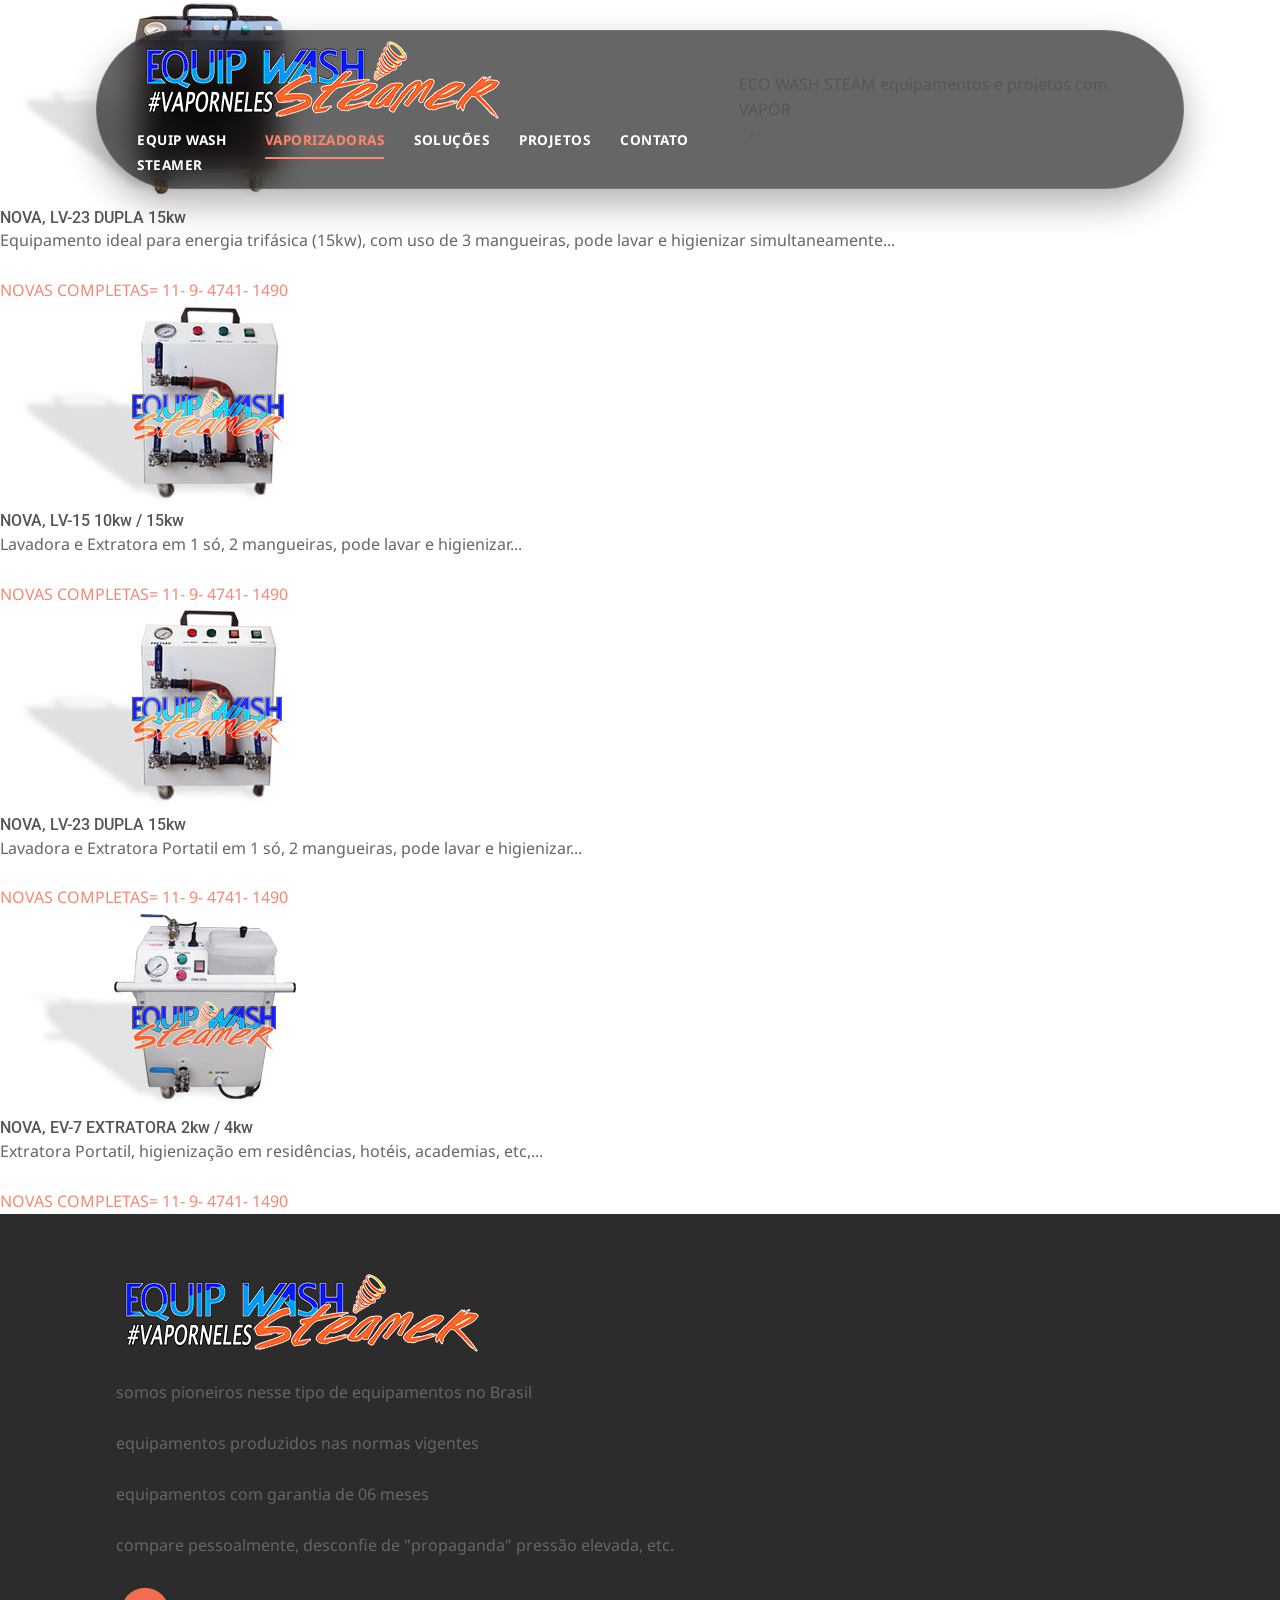
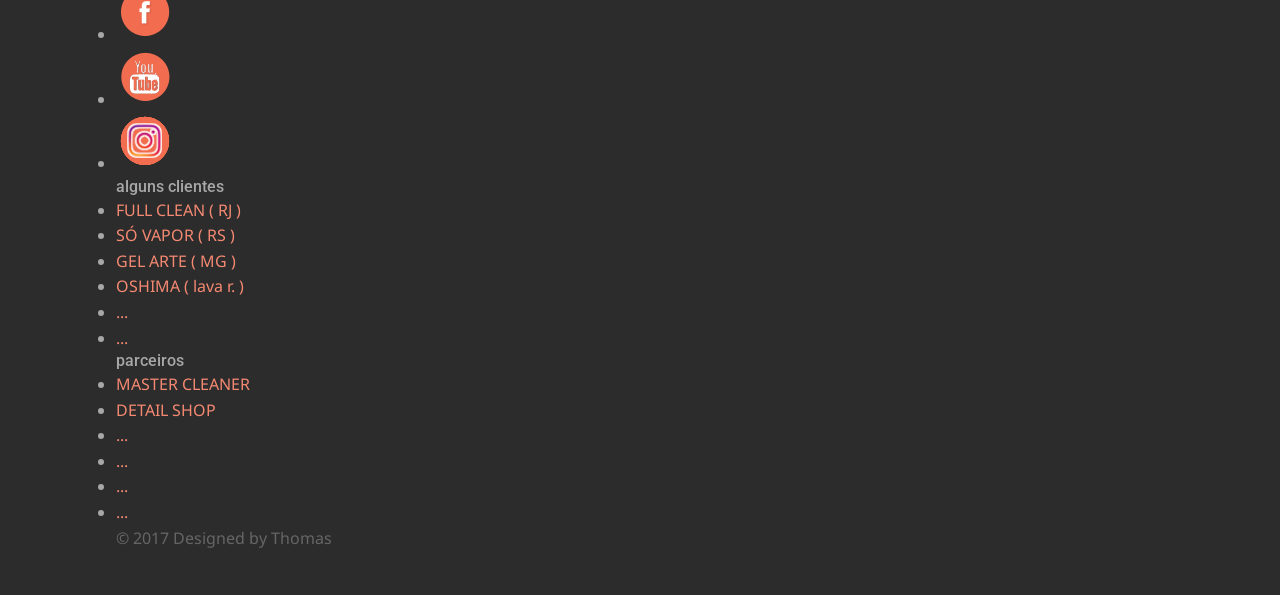
==== products.html @ 65ffc04c "chore: add static assets and initial website files - Add images for website layout, products, and so" ====
<!--A Design by W3layouts
Author: W3layout
Author URL: http://w3layouts.com
License: Creative Commons Attribution 3.0 Unported
License URL: http://creativecommons.org/licenses/by/3.0/
-->
<!DOCTYPE HTML>
<html>
<head>
<title>VAPORIZADORAS | NOVAS e USADAS</title>
<link href="css/style.css" rel="stylesheet" type="text/css" media="all" />
<meta name="viewport" content="width=device-width, initial-scale=1, maximum-scale=1">
<meta http-equiv="Content-Type" content="text/html; charset=utf-8" />
<script type="text/javascript" src="js/jquery.min.js"></script>
<script src="js/login.js"></script>
<link href='http://fonts.googleapis.com/css?family=Droid+Sans' rel='stylesheet' type='text/css'>
<link href='http://fonts.googleapis.com/css?family=Roboto' rel='stylesheet' type='text/css'>
</head>
<body>
<div class="product-header">	
  <div class="wrap"> 
	  <div class="header-top">
		  <div class="header-left">
			 <div class="product-logo">
				<a href="index.html"><img src="images/logo.png" alt=""/></a>
			 </div>
			 <div class="cssmenu">
				<ul>
					 <li><a href="index.html"><span>Equip Wash Steamer</span></a></li>
					 <li class="active"><a href="products.html"><span>VAPORIZADORAS</span></a></li>
					 <li><a href="services.html"><span>SOLUÇÕES</span></a></li>
					 <li class="has-sub"><a href="work.html"><span>PROJETOS</span></a></li>
					 <li class="last"><a href="contact.html"><span>CONTATO</span></a></li>
					 <div class="clear"></div>
				</ul>
		    </div>
	      </div>
		  <div class="header-right">
			  <div id="loginContainer">
				 <span>ECO WASH STEAM equipamentos e projetos com VAPOR</span><a id="loginButton"><img src="images/plus.png" alt="" /></a>
				     <div id="loginBox">                
				          <form id="loginForm">
				             <div>
						    	<span><label>E-Mail</label></span>
						    	<span><input name="userEmail" type="text" class="textbox"></span>
						     </div>
							 <div>
						   		<span><input type="submit" value="Subscribe"></span>
						     </div>
						    
					      </form>
				      </div>
			    </div>
		    </div>
		   <div class="clear"></div> 
	   </div>
	 </div>	
</div>
<div class="product-main">
	<div class="wrap">
		 <div class="products-top">
			<!--<div class="grid_1_of_4 images_1_of_4">
				<a href="single.html"><img src="images/pic4m.jpg" alt=""><span class="zoom-icon"></span> </a>
				<h4>GV12 9kw / 4,5kw, USADA</h4>
				<p>Pequena em tamanho e custo, ótima para detail e delivery, com controle de umidade e jato de água quente...</p>
				<a href="#" class="link">Só USADAS</a>
			</div>
			<div class="grid_1_of_4 images_1_of_4">
				<a href="gv20_9kw.html"><img src="images/pic5m.jpg" alt=""><span class="zoom-icon"></span> </a>
				<h4>GV20 9kw / 10kw, USADA </h4>
				<p>Equipamento, para uso de até 2 mangueiras, pode lavar e higienizar...</p>
				<a href="#" class="link">Só USADAS</a>
		   </div>
			<div class="grid_1_of_4 images_1_of_4">
				<a href="gv20_9kwdupla.html"><img src="images/pic7m.jpg" alt=""><span class="zoom-icon"></span> </a>
				<h4>GV20 DUPLA 10kw / 15kw, USADA </h4>
				<p>Equipamento para ligar em energia trifásica (15kw), com uso de 2 mangueiras, pode lavar e higienizar...</p>
				<a href="#" class="link">Só USADAS</a>
		    </div>
		   <div class="grid_1_of_4 images_1_of_4">
			  <a href="gv_diesel.html"><img src="images/pic8m.jpg" alt=""><span class="zoom-icon"></span> </a>
			  <h4>GV DIESEL, USADA </h4>
			  <p>Não faz fumaça, nem tem chama exposta, apenas +/-1,5 litro de diesel por hora de uso...</p>
			  <a href="#" class="link">Só USADAS</a>-->
	     </div>
			<div class="clear"></div> 
	   </div>
	   <div class="products-top">
		   <div class="grid_1_of_4 images_1_of_4">
			  <a href="#"><img src="images/pic26m.jpg" alt=""><span class="zoom-icon"></span> </a>
			  <h4>NOVA, LV-23 DUPLA 15kw</h4>
			  <p>Equipamento ideal para energia trifásica (15kw), com uso de 3 mangueiras, pode lavar e higienizar simultaneamente...</p>
			  <a href="#" class="link">NOVAS COMPLETAS= 11- 9- 4741- 1490</a>
	     </div>
		   <div class="grid_1_of_4 images_1_of_4">
			  <a href="#"><img src="images/pic27m.jpg" alt=""><span class="zoom-icon"></span> </a>
			  <h4>NOVA, LV-15 10kw / 15kw</h4>
			  <p>Lavadora e Extratora em 1 só, 2 mangueiras, pode lavar e higienizar...</p>
			  <a href="#" class="link">NOVAS COMPLETAS= 11- 9- 4741- 1490</a>
	     </div>
		   <div class="grid_1_of_4 images_1_of_4">
			  <a href="#"><img src="images/pic28m.jpg" alt=""><span class="zoom-icon"></span> </a>
			  <h4>NOVA, LV-23 DUPLA 15kw</h4>
			  <p>Lavadora e Extratora Portatil em 1 só, 2 mangueiras, pode lavar e higienizar...</p>
			  <a href="#" class="link">NOVAS COMPLETAS= 11- 9- 4741- 1490</a>
	     </div>
		  <div class="grid_1_of_4 images_1_of_4">
			 <a href="#"><img src="images/pic29m.jpg" alt=""><span class="zoom-icon"></span> </a>
			  <h4>NOVA, EV-7 EXTRATORA 2kw / 4kw</h4>
			  <p>Extratora Portatil, higienização em residências, hotéis, academias, etc,...</p>
			  <a href="#" class="link">NOVAS COMPLETAS= 11- 9- 4741- 1490</a>
	     </div>
		<div class="clear"></div> 
	</div>
   </div>
  </div>
  <div class="footer">
  	   <div class="wrap">
  			<div class="bottom-content">
	  		    <div class="col_1_of_footer span_1_of_footer">
	  		      <div class="footer-logo">
					 <a href="index.html"><img src="images/logo.png" alt=""/></a>
			 	  </div>
			 	  <div class="footer-border">
					  <p>somos pioneiros nesse tipo de equipamentos no Brasil <br><br>equipamentos produzidos nas normas vigentes<br><br>equipamentos com garantia de 06 meses<br><br>compare pessoalmente, desconfie de "propaganda" pressão elevada, etc.</p>
					   <ul class="footer_icon">
						 <li><a href="https://www.facebook.com/thomas.overrace" target="_blank" style="opacity: 1;"><img src="images/fb.png" alt="" border="0"></a></li>
						 <li><a href="https://www.youtube.com/wwwoverracecombr" target="_blank" style="opacity: 1;"><img src="images/tw.png" alt="" border="0"></a></li>
						 <li><a href="https://www.instagram.com/vapor_ecowashsteam/" target="_blank" style="opacity: 1;"><img src="images/rss.png" alt="" border="0"></a></li>
			  		   </ul>
			  	 </div>
 				</div>
				<div class="col_1_of_footer span_1_of_footer1">
				     <div class="col_1_of_footer span_1_of_footer">
						   <div class="sidebar-nav">
						   	<div class="footer-middle-right">
						   	   <h4>alguns clientes</h4>
				               <ul>
				                   <li><a href="http://fullcleanbrasil.com.br/" target="_blank">FULL CLEAN ( RJ )</a></li>
				                   <li><a href="https://www.facebook.com/sovaporpelotas/" target="_blank">SÓ VAPOR ( RS )</a></li>
				                   <li><a href="https://www.facebook.com/Gel-Arte-306983836362709/" target="_blank">GEL ARTE ( MG )</a></li>
				                   <li><a href="https://www.facebook.com/LavaRapidoOshima/" target="_blank">OSHIMA ( lava r. )</a></li>
				                   <li><a href="">...</a></li>
				                   <li><a href="">...</a></li>
				               </ul>
		              	    </div>
		              	    </div>
		 				 </div>
						 <div class="col_1_of_footer span_1_of_footer">
						    <div class="sidebar-nav1">
						    	<div class="footer-right">
						   		<h4>parceiros</h4>
				                <ul>
				                   <li><a href="https://www.lojamastercleaner.com.br/" target="_blank">MASTER CLEANER</a></li>
				                   <li><a href="https://detailshopbrasil.com.br/" target="_blank">DETAIL SHOP</a></l>
				                   <li><a href="">...</a></li>
				                   <li><a href="">...</a></li>
				                   <li><a href="">...</a></li>
				                   <li><a href="">...</a></li>
				                </ul>
		              	   </div>
		              	    </div>
						</div>
						<div class="clear"></div>
	       	     </div>
				<div class="clear"></div>
	       </div>
	       <div class="copy">
		      <p class="copy">© 2017 Designed by Thomas  </p>
	       </div>
  	   </div>
  </div>
</body>
</html>
---- css/style.css ----
/* ========================================
   GLOBAL STYLES & RESET
   ======================================== */

* {
	margin: 0;
	padding: 0;
	box-sizing: border-box;
}

html {
	scroll-behavior: smooth;
}

body {
	font-family: 'Droid Sans', Arial, sans-serif;
	background-color: #ffffff;
	color: #555555;
	line-height: 1.6;
}

a {
	text-decoration: none;
	color: #f58972;
	transition: all 0.3s ease;
}

a:hover {
	color: #e86c55;
}

h1, h2, h3, h4, h5, h6 {
	font-family: 'Roboto', sans-serif;
	font-weight: 500;
	line-height: 1.3;
}

p {
	margin-bottom: 1.5em;
	color: #666666;
}

.wrap {
	width: 85%;
	max-width: 1200px;
	margin: 0 auto;
	padding: 0 20px;
}

/* ========================================
   ANIMATIONS
   ======================================== */

@keyframes fadeIn {
	from {
		opacity: 0;
	}
	to {
		opacity: 1;
	}
}

@keyframes slideInUp {
	from {
		opacity: 0;
		transform: translateY(40px);
	}
	to {
		opacity: 1;
		transform: translateY(0);
	}
}

@keyframes slideInDown {
	from {
		opacity: 0;
		transform: translateY(-40px);
	}
	to {
		opacity: 1;
		transform: translateY(0);
	}
}

@keyframes slideInLeft {
	from {
		opacity: 0;
		transform: translateX(-40px);
	}
	to {
		opacity: 1;
		transform: translateX(0);
	}
}

@keyframes slideInRight {
	from {
		opacity: 0;
		transform: translateX(40px);
	}
	to {
		opacity: 1;
		transform: translateX(0);
	}
}

@keyframes pulse {
	0%, 100% {
		transform: scale(1);
	}
	50% {
		transform: scale(1.05);
	}
}

@keyframes float {
	0%, 100% {
		transform: translateY(0px);
	}
	50% {
		transform: translateY(-10px);
	}
}

.fade-in {
	animation: fadeIn 0.8s ease forwards;
}

.fade-in-up {
	animation: slideInUp 0.8s ease forwards;
}

.fade-in-down {
	animation: slideInDown 0.8s ease forwards;
}

.animate-on-scroll {
	opacity: 0;
	animation: slideInUp 0.8s ease forwards;
}

.animate-on-scroll.animated {
	opacity: 1;
}

.features-section {
  padding: 60px 0;
  background-color: #f9f9f9;
}

.section-title {
  text-align: center;
  font-size: 2.5em;
  margin-bottom: 60px;
  color: #333;
}

.features-grid {
  display: grid;
  grid-template-columns: repeat(auto-fit, minmax(300px, 1fr));
  gap: 40px;
}

.feature-item {
  text-align: center;
}

.feature-item img {
  margin-bottom: 20px;
  max-width: 60px;
}

.feature-item h3 {
  font-size: 1.5em;
  margin-bottom: 15px;
  color: #333;
}

.testimonials-section {
  padding: 60px 0;
  background-color: #ffffff;
}

.testimonial-slider {
  max-width: 800px;
  margin: 0 auto;
  text-align: center;
}

.testimonial {
  margin-bottom: 40px;
}

.testimonial p {
  font-size: 1.2em;
  font-style: italic;
  margin-bottom: 20px;
}

.testimonial cite {
  font-weight: 700;
  color: #f58972;
}


.header {
  background: url(../images/bannerr.png) no-repeat center center fixed;
  background-size: cover;
  min-height: 100vh;
  display: flex;
  align-items: center;
  justify-content: center;
  position: relative;
  z-index: 100;
  color: #ffffff;
}

.header::before {
  content: '';
  position: absolute;
  top: 0;
  left: 0;
  right: 0;
  bottom: 0;
  background: linear-gradient(to bottom, rgba(0, 0, 0, 0.6) 0%, rgba(0, 0, 0, 0.8) 100%);
  z-index: -1;
}

.header-wrapper {
  width: 100%;
  max-width: 1200px;
  margin: 0 auto;
  display: flex;
  flex-direction: column;
  justify-content: center;
  align-items: center;
  padding: 0 20px;
}

.header-top {
  display: flex;
  justify-content: space-between;
  align-items: center;
  gap: 20px;
  background: rgba(0, 0, 0, 0.6);
  backdrop-filter: blur(15px);
  padding: 10px 40px;
  border-radius: 100px;
  border: 1px solid rgba(255, 255, 255, 0.1);
  box-shadow: 0 15px 35px rgba(0, 0, 0, 0.3);
  position: fixed;
  top: 30px;
  left: 50%;
  transform: translateX(-50%);
  z-index: 2000;
  width: 85%;
  max-width: 1100px;
  transition: all 0.4s cubic-bezier(0.175, 0.885, 0.32, 1.275);
}

.header-top:hover {
  background: rgba(0, 0, 0, 0.8);
  border-color: rgba(245, 137, 114, 0.3);
  box-shadow: 0 20px 50px rgba(0, 0, 0, 0.5);
}

.logo img {
  max-width: 140px;
  height: auto;
  transition: transform 0.3s ease;
}

.logo img:hover {
  transform: scale(1.05);
}

.cssmenu ul {
  display: flex;
  list-style: none;
  gap: 30px;
  margin: 0;
  padding: 0;
}

.cssmenu a {
  color: #ffffff;
  text-transform: uppercase;
  font-weight: 700;
  font-size: 0.85em;
  padding: 8px 0;
  border-bottom: 2px solid transparent;
  transition: all 0.3s ease;
  letter-spacing: 0.5px;
}

.cssmenu a:hover,
.cssmenu li.active a {
  color: #f58972;
  border-bottom-color: #f58972;
  text-shadow: 0 0 10px rgba(245, 137, 114, 0.3);
}

.header-cta .btn {
  font-size: 0.85em;
  padding: 10px 22px;
  border-radius: 50px;
  font-weight: 700;
  transition: all 0.4s cubic-bezier(0.175, 0.885, 0.32, 1.275);
  display: inline-block;
  letter-spacing: 0.5px;
}

.btn-primary {
  background-color: #f58972;
  color: #ffffff;
  border: 2px solid #f58972;
  box-shadow: 0 4px 15px rgba(245, 137, 114, 0.3);
  padding: 15px 40px;
  font-size: 1.1em;
  border-radius: 50px;
  font-weight: 700;
  transition: all 0.4s cubic-bezier(0.175, 0.885, 0.32, 1.275);
  display: inline-block;
}

.btn-primary:hover {
  background-color: #ffffff;
  border-color: #ffffff;
  color: #f58972;
  transform: translateY(-5px);
  box-shadow: 0 10px 25px rgba(245, 137, 114, 0.5);
}

.header-cta .btn-primary:hover {
  background-color: #ffffff;
  border-color: #ffffff;
  color: #f58972;
  transform: translateY(-2px);
  box-shadow: 0 5px 15px rgba(245, 137, 114, 0.4);
}

.header-banner {
  flex: 1;
  display: flex;
  align-items: center;
  justify-content: center;
  text-align: center;
  padding: 100px 0;
}

.banner-content {
  max-width: 800px;
  animation: fadeIn 1.2s ease;
}

.banner-btns {
  display: flex;
  justify-content: center;
  align-items: center;
  gap: 20px;
  margin-top: 20px;
}

.fade-in-up {
  opacity: 0;
  transform: translateY(30px);
  animation: fadeInUp 1s forwards ease-out;
}

@keyframes fadeInUp {
  to {
    opacity: 1;
    transform: translateY(0);
  }
}

.banner-content h1 {
  font-size: 4.5em;
  font-weight: 800;
  margin-bottom: 25px;
  line-height: 1.1;
  letter-spacing: -1px;
  text-shadow: 0 4px 15px rgba(0, 0, 0, 0.5);
}

.banner-content p {
  font-size: 1.5em;
  margin-bottom: 45px;
  color: rgba(255, 255, 255, 0.95);
  font-weight: 300;
  max-width: 800px;
  margin-left: auto;
  margin-right: auto;
  text-shadow: 0 2px 10px rgba(0, 0, 0, 0.3);
  line-height: 1.5;
}

.banner-content .accent-text {
  color: #f58972;
  font-weight: 800;
}

.btn-secondary {
  background-color: transparent;
  color: #ffffff;
  border: 2px solid rgba(255, 255, 255, 0.8);
  padding: 15px 40px;
  border-radius: 50px;
  font-weight: 700;
  font-size: 1.1em;
  transition: all 0.4s cubic-bezier(0.175, 0.885, 0.32, 1.275);
  display: inline-block;
}

.btn-secondary:hover {
  background-color: #ffffff;
  color: #333;
  transform: translateY(-5px) scale(1.05);
  box-shadow: 0 10px 20px rgba(0, 0, 0, 0.2);
}

#loginButton img {
	width: 24px;
	height: 24px;
	display: block;
}

#loginBox {
	position: absolute;
	top: calc(100% + 10px);
	right: 0;
	background: #2c3e50;
	border-radius: 8px;
	padding: 25px;
	min-width: 300px;
	box-shadow: 0 8px 25px rgba(0, 0, 0, 0.15);
	z-index: 1000;
	display: none;
	animation: slideInDown 0.3s ease;
}

#loginBox.show {
	display: block;
}

#loginForm label {
	display: block;
	color: #ffffff;
	margin-bottom: 10px;
	font-weight: 500;
	font-size: 0.95em;
}

#loginForm input[type="email"],
#loginForm input[type="text"] {
	width: 100%;
	padding: 12px;
	margin-bottom: 15px;
	border: none;
	border-radius: 4px;
	background-color: #ecf0f1;
	font-size: 0.9em;
	transition: all 0.3s ease;
}

#loginForm input[type="email"]:focus,
#loginForm input[type="text"]:focus {
	background-color: #ffffff;
	box-shadow: 0 0 8px rgba(245, 137, 114, 0.3);
}

#loginForm input[type="submit"] {
	width: 100%;
	padding: 12px;
	background-color: #f58972;
	color: #ffffff;
	border: none;
	border-radius: 4px;
	cursor: pointer;
	font-weight: 600;
	font-size: 0.95em;
	text-transform: uppercase;
	transition: all 0.3s ease;
}

#loginForm input[type="submit"]:hover {
	background-color: #e86c55;
	transform: translateY(-2px);
	box-shadow: 0 5px 15px rgba(245, 137, 114, 0.4);
}

/* Banner Section */
.header-banner {
	display: flex;
	justify-content: space-between;
	align-items: center;
	gap: 30px;
}

.social-icons {
	display: flex;
	gap: 15px;
	align-items: center;
}

.social-link {
	display: inline-block;
	opacity: 0.8;
	transition: all 0.3s ease;
}

.social-link:hover {
	opacity: 1;
	transform: scale(1.15) rotate(5deg);
}

.social-link img {
	width: 24px;
	height: 24px;
	display: block;
}

.banner-container {
	flex: 1;
	display: flex;
	justify-content: flex-end;
	animation: float 3s ease-in-out infinite;
}

.banner-img {
	max-width: 100%;
	height: auto;
	display: block;
}

/* ========================================
   MAIN CONTENT
   ======================================== */

.main {
	padding: 60px 0;
	background-color: #ffffff;
}

/* Intro Section */
.intro-section {
	display: grid;
	grid-template-columns: 1fr 1fr;
	gap: 50px;
	align-items: center;
	padding: 60px 0;
	border-bottom: 2px solid #f5f5f5;
	margin-bottom: 60px;
}

.intro-content h1 {
	font-size: 2.5em;
	color: #333333;
	margin-bottom: 20px;
	line-height: 1.2;
}

.accent-text {
	color: #f58972;
	font-weight: 600;
}

.intro-content p {
	font-size: 1.05em;
	line-height: 1.8;
	color: #666666;
	margin-bottom: 15px;
}

.intro-image {
	text-align: center;
}

.intro-image img {
	max-width: 100%;
	height: auto;
	display: block;
	filter: drop-shadow(0 10px 20px rgba(0, 0, 0, 0.1));
}

/* Products Section */
.products-section {
	padding: 60px 0;
	border-bottom: 2px solid #f5f5f5;
	margin-bottom: 60px;
}

.carousel-container {
	position: relative;
	padding: 20px 0;
	min-height: 450px;
}

.carousel-wrapper {
	display: flex;
	gap: 20px;
	overflow-x: auto;
	scroll-behavior: smooth;
	padding: 20px 0;
}

.carousel-wrapper::-webkit-scrollbar {
	height: 6px;
}

.carousel-wrapper::-webkit-scrollbar-track {
	background: #f1f1f1;
	border-radius: 10px;
}

.carousel-wrapper::-webkit-scrollbar-thumb {
	background: #f58972;
	border-radius: 10px;
}

.carousel-wrapper::-webkit-scrollbar-thumb:hover {
	background: #e86c55;
}

.carousel-item {
	flex: 0 0 320px;
	background: #ffffff;
	border-radius: 12px;
	overflow: hidden;
	box-shadow: 0 5px 20px rgba(0, 0, 0, 0.08);
	transition: all 0.4s cubic-bezier(0.25, 0.46, 0.45, 0.94);
	border: 2px solid transparent;
}

.carousel-item:hover {
	transform: translateY(-10px);
	box-shadow: 0 15px 35px rgba(245, 137, 114, 0.2);
	border-color: #f58972;
}

.carousel-item-content {
	padding: 30px 25px;
	text-align: center;
	height: 100%;
	display: flex;
	flex-direction: column;
	justify-content: flex-start;
}

.carousel-icon {
	width: 200px;
	height: 200px;
	margin: 0 auto 20px;
	background: url(../images/pic3.png) no-repeat center;
	background-size: contain;
	border-radius: 50%;
	display: flex;
	align-items: center;
	justify-content: center;
	transition: all 0.4s ease;
}

.carousel-item:hover .carousel-icon {
	transform: scale(1.1) rotate(5deg);
	filter: drop-shadow(0 8px 15px rgba(245, 137, 114, 0.3));
}

.carousel-item h2 {
	font-size: 1.3em;
	color: #333333;
	margin: 15px 0;
	min-height: 60px;
	display: flex;
	align-items: center;
	justify-content: center;
}

.carousel-item h2 a {
	color: #333333;
	transition: all 0.3s ease;
	text-transform: uppercase;
}

.carousel-item:hover h2 a {
	color: #f58972;
}

.carousel-item p {
	font-size: 0.95em;
	line-height: 1.7;
	color: #777777;
	margin: 0;
}

/* About Section */
.about-section {
	padding: 60px 0;
	border-bottom: 2px solid #f5f5f5;
	margin-bottom: 60px;
}

.about-grid {
	display: grid;
	grid-template-columns: 1fr 1fr;
	gap: 50px;
}

.about-card {
	background: linear-gradient(135deg, #ffffff 0%, #f9f9f9 100%);
	padding: 40px;
	border-radius: 12px;
	box-shadow: 0 10px 30px rgba(0, 0, 0, 0.08);
	border-left: 5px solid #f58972;
	transition: all 0.4s ease;
}

.about-card:hover {
	transform: translateY(-5px);
	box-shadow: 0 15px 40px rgba(245, 137, 114, 0.15);
}

.about-card h2 {
	font-size: 1.5em;
	color: #333333;
	margin-bottom: 25px;
	padding-bottom: 15px;
	border-bottom: 2px solid #f0f0f0;
}

.about-card p {
	font-size: 1em;
	line-height: 1.8;
	color: #666666;
	margin-bottom: 18px;
}

.about-card p:last-child {
	margin-bottom: 0;
}

/* Applications Section */
.applications-section {
	padding: 60px 0;
}

.section-title {
	font-size: 2em;
	color: #333333;
	text-align: center;
	margin-bottom: 50px;
	line-height: 1.2;
}

.sap_tabs {
	margin-bottom: 40px;
}

.resp-tabs-list {
	display: flex;
	justify-content: center;
	gap: 10px;
	list-style: none;
	flex-wrap: wrap;
	margin-bottom: 40px;
}

.resp-tabs-list li {
	background-color: #f5f5f5;
	padding: 12px 25px;
	border-radius: 25px;
	cursor: pointer;
	transition: all 0.3s ease;
	font-weight: 500;
	fontSize: 0.95em;
	border: 2px solid transparent;
}

.resp-tabs-list li:hover,
.resp-tabs-list li.resp-tab-active {
	background-color: #f58972;
	color: #ffffff;
	transform: translateY(-2px);
	box-shadow: 0 5px 15px rgba(245, 137, 114, 0.3);
}

.resp-tabs-container {
	display: none;
}

.resp-tabs-container.resp-tab-content {
	display: block;
	animation: slideInUp 0.5s ease;
}

.tab-content {
	display: grid;
	grid-template-columns: 1fr 1fr;
	gap: 40px;
	align-items: center;
	padding: 40px;
	background: linear-gradient(135deg, #ffffff 0%, #f9fafb 100%);
	border-radius: 12px;
	box-shadow: 0 10px 30px rgba(0, 0, 0, 0.08);
}

.tab-text h3 {
	font-size: 1.5em;
	color: #333333;
	margin-bottom: 20px;
	padding-bottom: 15px;
	border-bottom: 3px solid #f58972;
}

.tab-text p {
	font-size: 1em;
	line-height: 1.8;
	color: #666666;
	margin-bottom: 18px;
}

.tab-text p:last-child {
	margin-bottom: 0;
}

.tab-image {
	display: flex;
	justify-content: center;
	align-items: center;
}

.tab-image img {
	max-width: 100%;
	height: auto;
	display: block;
	border-radius: 8px;
	box-shadow: 0 10px 25px rgba(0, 0, 0, 0.1);
	transition: all 0.4s ease;
}

.tab-content:hover .tab-image img {
	transform: scale(1.05);
}

/* ========================================
   FOOTER
   ======================================== */

.footer {
  background-color: #2c2c2c;
  color: #a7a7a7;
  padding: 60px 0 20px;
}

.footer-content {
  display: grid;
  grid-template-columns: repeat(auto-fit, minmax(250px, 1fr));
  gap: 40px;
  margin-bottom: 40px;
}

.footer-col h4 {
  color: #ffffff;
  font-size: 1.2em;
  margin-bottom: 20px;
}

.footer-logo {
  max-width: 150px;
  margin-bottom: 20px;
}

.footer-links ul {
  list-style: none;
  padding: 0;
}

.footer-links a {
  color: #a7a7a7;
  display: block;
  margin-bottom: 10px;
  transition: color 0.3s ease;
}

.footer-links a:hover {
  color: #f58972;
}

.newsletter-form {
  display: flex;
  flex-direction: column;
}

.newsletter-form input {
  padding: 12px;
  border: 1px solid #555;
  background-color: #3d3d3d;
  color: #ffffff;
  border-radius: 5px;
  margin-bottom: 10px;
}

.newsletter-form button {
  padding: 12px;
  border-radius: 5px;
  cursor: pointer;
}

.footer-bottom {
  display: flex;
  justify-content: space-between;
  align-items: center;
  padding-top: 20px;
  border-top: 1px solid #444;
  font-size: 0.9em;
}

.footer-social a {
  margin-left: 15px;
}

.footer-social img {
  width: 24px;
  transition: opacity 0.3s ease;
}

.footer-social img:hover {
  opacity: 0.8;
}

/* ========================================
   RESPONSIVE DESIGN
   ======================================== */

@media (max-width: 1024px) {
	.wrap {
		width: 90%;
	}
	
	.header-top {
		gap: 20px;
	}
	
	.intro-section {
		grid-template-columns: 1fr;
		gap: 30px;
	}
	
	.intro-content h1 {
		font-size: 2em;
	}
	
	.about-grid {
		grid-template-columns: 1fr;
		gap: 30px;
	}
	
	.tab-content {
		grid-template-columns: 1fr;
		gap: 25px;
	}
}

@media (max-width: 768px) {
	.wrap {
		width: 95%;
	}
	
	.cssmenu ul {
		gap: 5px;
	}
	
	.cssmenu a {
		padding: 10px 12px;
		font-size: 0.85em;
	}
	
	.header-top {
		flex-direction: column;
		gap: 15px;
		text-align: center;
	}
	
	.header-newsletter {
		width: 100%;
	}
	
	#loginContainer {
		text-align: center;
	}
	
	.newsletter-text {
		display: block;
		margin: 0 0 10px 0;
	}
	
	#loginBox {
		right: auto;
		left: 50%;
		transform: translateX(-50%);
	}
	
	.header-banner {
		flex-direction: column;
	}
	
	.intro-section {
		padding: 30px 0;
		margin-bottom: 40px;
	}
	
	.intro-content h1 {
		font-size: 1.8em;
	}
	
	.carousel-item {
		flex: 0 0 280px;
	}
	
	.carousel-item-content {
		padding: 20px;
	}
	
	.carousel-icon {
		width: 150px;
		height: 150px;
	}
	
	.carousel-item h2 {
		font-size: 1.1em;
		min-height: 50px;
	}
	
	.carousel-item p {
		font-size: 0.9em;
	}
	
	.section-title {
		font-size: 1.6em;
	}
	
	.resp-tabs-list {
		gap: 8px;
	}
	
	.resp-tabs-list li {
		padding: 10px 18px;
		font-size: 0.85em;
	}
	
	.tab-content {
		padding: 25px;
	}
	
	.tab-text h3 {
		font-size: 1.3em;
	}
	
	.footer-content {
		grid-template-columns: 1fr;
		gap: 30px;
	}
}

@media (max-width: 480px) {
	.wrap {
		width: 100%;
		padding: 0 15px;
	}
	
	.cssmenu ul {
		flex-direction: column;
		gap: 8px;
	}
	
	.cssmenu a {
		padding: 10px;
		font-size: 0.8em;
	}
	
	.intro-content h1 {
		font-size: 1.5em;
	}
	
	.intro-section {
		padding: 20px 0;
		margin-bottom: 30px;
	}
	
	.carousel-item {
		flex: 0 0 90vw;
		max-width: 280px;
	}
	
	.carousel-icon {
		width: 120px;
		height: 120px;
	}
	
	.carousel-item h2 {
		font-size: 1em;
		min-height: 45px;
	}
	
	.about-card {
		padding: 25px;
	}
	
	.about-card h2 {
		font-size: 1.3em;
	}
	
	.section-title {
		font-size: 1.3em;
		margin-bottom: 30px;
	}
	
	.resp-tabs-list {
		gap: 5px;
		margin-bottom: 25px;
	}
	
	.resp-tabs-list li {
		padding: 8px 12px;
		font-size: 0.75em;
	}
	
	.tab-content {
		gap: 15px;
		padding: 15px;
	}
	
	.tab-text h3 {
		font-size: 1.1em;
		margin-bottom: 15px;
	}
	
	.tab-text p {
		font-size: 0.9em;
		margin-bottom: 12px;
	}
	
	.main {
		padding: 30px 0;
	}
	
	.products-section,
	.about-section,
	.applications-section {
		padding: 30px 0;
	}
}

/* ========================================
   UTILITY CLASSES
   ======================================== */

.clear {
	clear: both;
}

.text-center {
	text-align: center;
}

.text-left {
	text-align: left;
}

.text-right {
	text-align: right;
}

.mt-0 { margin-top: 0; }
.mt-1 { margin-top: 10px; }
.mt-2 { margin-top: 20px; }
.mt-3 { margin-top: 30px; }
.mt-4 { margin-top: 40px; }

.mb-0 { margin-bottom: 0; }
.mb-1 { margin-bottom: 10px; }
.mb-2 { margin-bottom: 20px; }
.mb-3 { margin-bottom: 30px; }
.mb-4 { margin-bottom: 40px; }

.p-0 { padding: 0; }
.p-1 { padding: 10px; }
.p-2 { padding: 20px; }
.p-3 { padding: 30px; }
.p-4 { padding: 40px; }

/* ========================================
   SCROLL ANIMATION SUPPORT
   ======================================== */

.animated {
	animation: slideInUp 0.8s ease forwards !important;
}
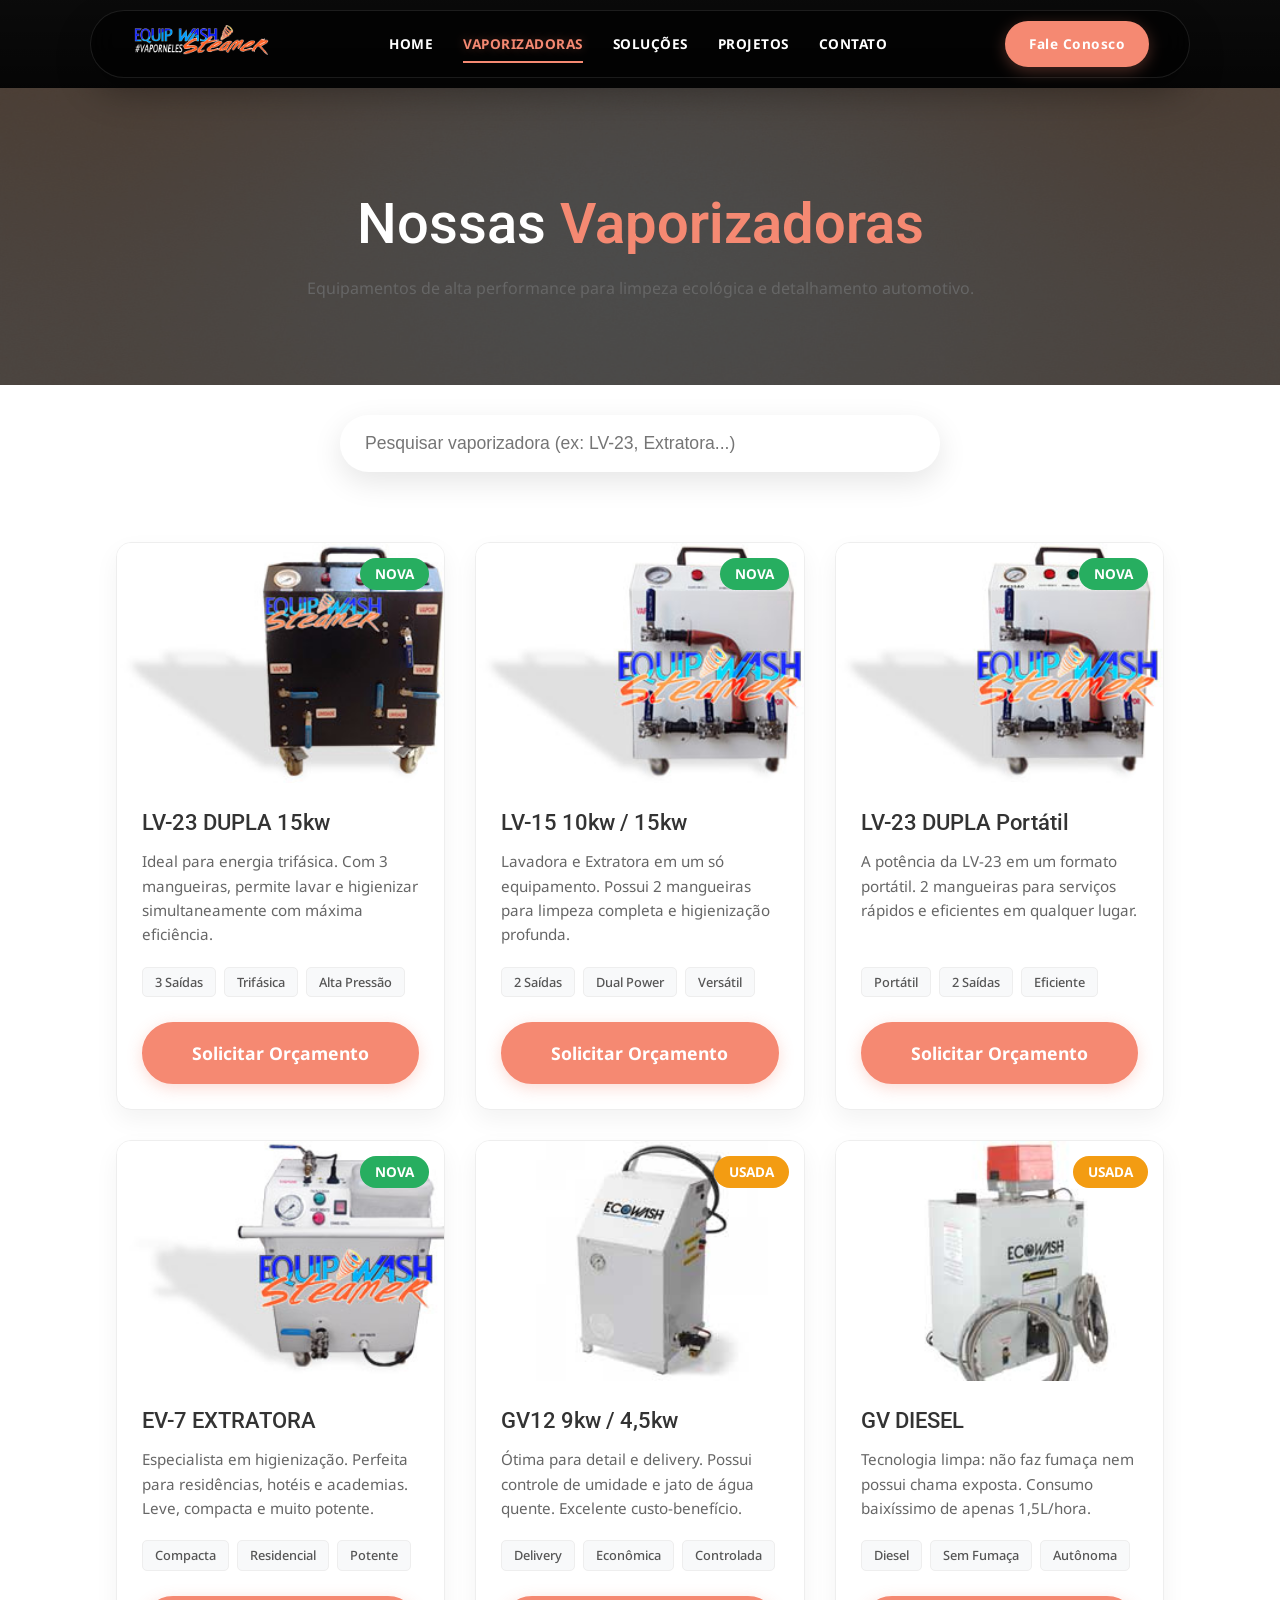
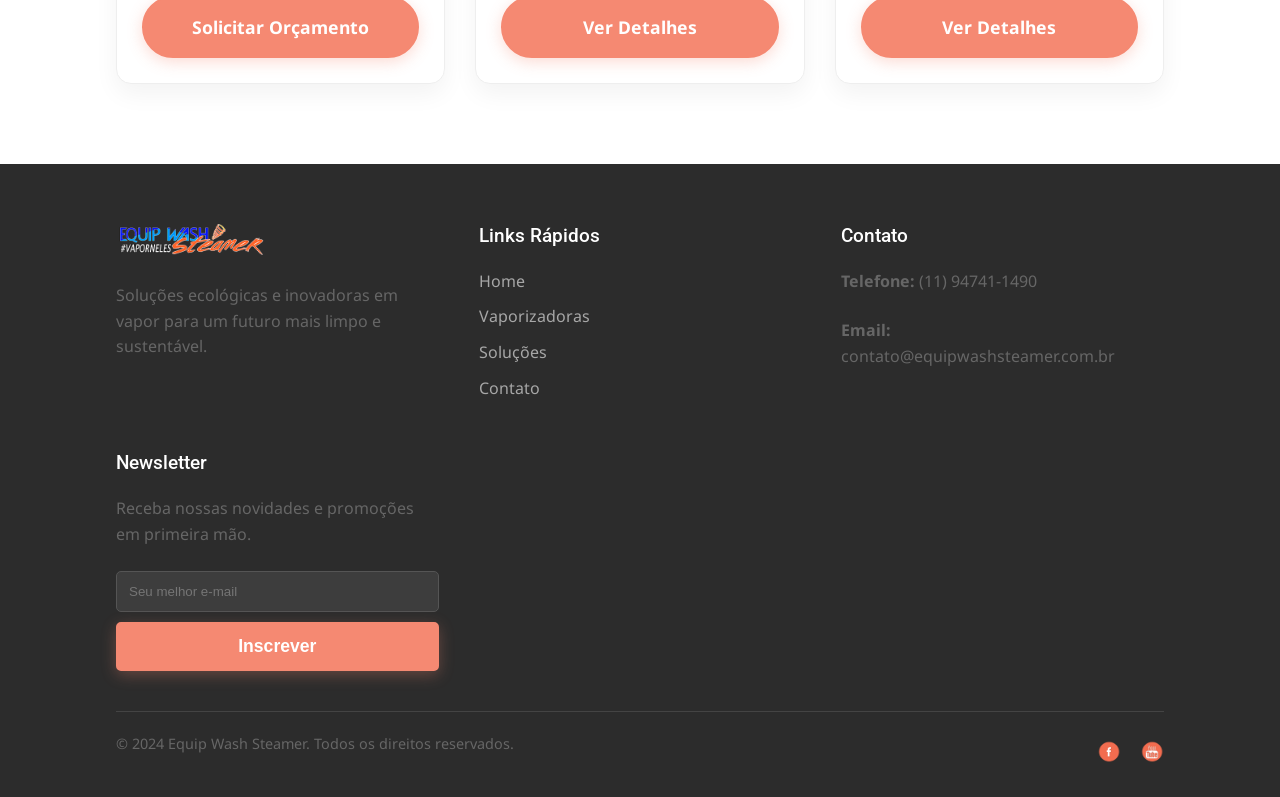
==== commit 394feb4f: "feat(products): redesign products page with modern layout and search - Replace outdated table layout" ====
--- a/products.html
+++ b/products.html
@@ -1,178 +1,249 @@
-<!--A Design by W3layouts
-Author: W3layout
-Author URL: http://w3layouts.com
-License: Creative Commons Attribution 3.0 Unported
-License URL: http://creativecommons.org/licenses/by/3.0/
--->
-<!DOCTYPE HTML>
-<html>
-<head>
-<title>VAPORIZADORAS | NOVAS e USADAS</title>
-<link href="css/style.css" rel="stylesheet" type="text/css" media="all" />
-<meta name="viewport" content="width=device-width, initial-scale=1, maximum-scale=1">
-<meta http-equiv="Content-Type" content="text/html; charset=utf-8" />
-<script type="text/javascript" src="js/jquery.min.js"></script>
-<script src="js/login.js"></script>
-<link href='http://fonts.googleapis.com/css?family=Droid+Sans' rel='stylesheet' type='text/css'>
-<link href='http://fonts.googleapis.com/css?family=Roboto' rel='stylesheet' type='text/css'>
-</head>
-<body>
-<div class="product-header">	
-  <div class="wrap"> 
-	  <div class="header-top">
-		  <div class="header-left">
-			 <div class="product-logo">
-				<a href="index.html"><img src="images/logo.png" alt=""/></a>
-			 </div>
-			 <div class="cssmenu">
-				<ul>
-					 <li><a href="index.html"><span>Equip Wash Steamer</span></a></li>
-					 <li class="active"><a href="products.html"><span>VAPORIZADORAS</span></a></li>
-					 <li><a href="services.html"><span>SOLUÇÕES</span></a></li>
-					 <li class="has-sub"><a href="work.html"><span>PROJETOS</span></a></li>
-					 <li class="last"><a href="contact.html"><span>CONTATO</span></a></li>
-					 <div class="clear"></div>
-				</ul>
-		    </div>
-	      </div>
-		  <div class="header-right">
-			  <div id="loginContainer">
-				 <span>ECO WASH STEAM equipamentos e projetos com VAPOR</span><a id="loginButton"><img src="images/plus.png" alt="" /></a>
-				     <div id="loginBox">                
-				          <form id="loginForm">
-				             <div>
-						    	<span><label>E-Mail</label></span>
-						    	<span><input name="userEmail" type="text" class="textbox"></span>
-						     </div>
-							 <div>
-						   		<span><input type="submit" value="Subscribe"></span>
-						     </div>
-						    
-					      </form>
-				      </div>
-			    </div>
-		    </div>
-		   <div class="clear"></div> 
-	   </div>
-	 </div>	
-</div>
-<div class="product-main">
-	<div class="wrap">
-		 <div class="products-top">
-			<!--<div class="grid_1_of_4 images_1_of_4">
-				<a href="single.html"><img src="images/pic4m.jpg" alt=""><span class="zoom-icon"></span> </a>
-				<h4>GV12 9kw / 4,5kw, USADA</h4>
-				<p>Pequena em tamanho e custo, ótima para detail e delivery, com controle de umidade e jato de água quente...</p>
-				<a href="#" class="link">Só USADAS</a>
-			</div>
-			<div class="grid_1_of_4 images_1_of_4">
-				<a href="gv20_9kw.html"><img src="images/pic5m.jpg" alt=""><span class="zoom-icon"></span> </a>
-				<h4>GV20 9kw / 10kw, USADA </h4>
-				<p>Equipamento, para uso de até 2 mangueiras, pode lavar e higienizar...</p>
-				<a href="#" class="link">Só USADAS</a>
-		   </div>
-			<div class="grid_1_of_4 images_1_of_4">
-				<a href="gv20_9kwdupla.html"><img src="images/pic7m.jpg" alt=""><span class="zoom-icon"></span> </a>
-				<h4>GV20 DUPLA 10kw / 15kw, USADA </h4>
-				<p>Equipamento para ligar em energia trifásica (15kw), com uso de 2 mangueiras, pode lavar e higienizar...</p>
-				<a href="#" class="link">Só USADAS</a>
-		    </div>
-		   <div class="grid_1_of_4 images_1_of_4">
-			  <a href="gv_diesel.html"><img src="images/pic8m.jpg" alt=""><span class="zoom-icon"></span> </a>
-			  <h4>GV DIESEL, USADA </h4>
-			  <p>Não faz fumaça, nem tem chama exposta, apenas +/-1,5 litro de diesel por hora de uso...</p>
-			  <a href="#" class="link">Só USADAS</a>-->
-	     </div>
-			<div class="clear"></div> 
-	   </div>
-	   <div class="products-top">
-		   <div class="grid_1_of_4 images_1_of_4">
-			  <a href="#"><img src="images/pic26m.jpg" alt=""><span class="zoom-icon"></span> </a>
-			  <h4>NOVA, LV-23 DUPLA 15kw</h4>
-			  <p>Equipamento ideal para energia trifásica (15kw), com uso de 3 mangueiras, pode lavar e higienizar simultaneamente...</p>
-			  <a href="#" class="link">NOVAS COMPLETAS= 11- 9- 4741- 1490</a>
-	     </div>
-		   <div class="grid_1_of_4 images_1_of_4">
-			  <a href="#"><img src="images/pic27m.jpg" alt=""><span class="zoom-icon"></span> </a>
-			  <h4>NOVA, LV-15 10kw / 15kw</h4>
-			  <p>Lavadora e Extratora em 1 só, 2 mangueiras, pode lavar e higienizar...</p>
-			  <a href="#" class="link">NOVAS COMPLETAS= 11- 9- 4741- 1490</a>
-	     </div>
-		   <div class="grid_1_of_4 images_1_of_4">
-			  <a href="#"><img src="images/pic28m.jpg" alt=""><span class="zoom-icon"></span> </a>
-			  <h4>NOVA, LV-23 DUPLA 15kw</h4>
-			  <p>Lavadora e Extratora Portatil em 1 só, 2 mangueiras, pode lavar e higienizar...</p>
-			  <a href="#" class="link">NOVAS COMPLETAS= 11- 9- 4741- 1490</a>
-	     </div>
-		  <div class="grid_1_of_4 images_1_of_4">
-			 <a href="#"><img src="images/pic29m.jpg" alt=""><span class="zoom-icon"></span> </a>
-			  <h4>NOVA, EV-7 EXTRATORA 2kw / 4kw</h4>
-			  <p>Extratora Portatil, higienização em residências, hotéis, academias, etc,...</p>
-			  <a href="#" class="link">NOVAS COMPLETAS= 11- 9- 4741- 1490</a>
-	     </div>
-		<div class="clear"></div> 
-	</div>
-   </div>
-  </div>
-  <div class="footer">
-  	   <div class="wrap">
-  			<div class="bottom-content">
-	  		    <div class="col_1_of_footer span_1_of_footer">
-	  		      <div class="footer-logo">
-					 <a href="index.html"><img src="images/logo.png" alt=""/></a>
-			 	  </div>
-			 	  <div class="footer-border">
-					  <p>somos pioneiros nesse tipo de equipamentos no Brasil <br><br>equipamentos produzidos nas normas vigentes<br><br>equipamentos com garantia de 06 meses<br><br>compare pessoalmente, desconfie de "propaganda" pressão elevada, etc.</p>
-					   <ul class="footer_icon">
-						 <li><a href="https://www.facebook.com/thomas.overrace" target="_blank" style="opacity: 1;"><img src="images/fb.png" alt="" border="0"></a></li>
-						 <li><a href="https://www.youtube.com/wwwoverracecombr" target="_blank" style="opacity: 1;"><img src="images/tw.png" alt="" border="0"></a></li>
-						 <li><a href="https://www.instagram.com/vapor_ecowashsteam/" target="_blank" style="opacity: 1;"><img src="images/rss.png" alt="" border="0"></a></li>
-			  		   </ul>
-			  	 </div>
- 				</div>
-				<div class="col_1_of_footer span_1_of_footer1">
-				     <div class="col_1_of_footer span_1_of_footer">
-						   <div class="sidebar-nav">
-						   	<div class="footer-middle-right">
-						   	   <h4>alguns clientes</h4>
-				               <ul>
-				                   <li><a href="http://fullcleanbrasil.com.br/" target="_blank">FULL CLEAN ( RJ )</a></li>
-				                   <li><a href="https://www.facebook.com/sovaporpelotas/" target="_blank">SÓ VAPOR ( RS )</a></li>
-				                   <li><a href="https://www.facebook.com/Gel-Arte-306983836362709/" target="_blank">GEL ARTE ( MG )</a></li>
-				                   <li><a href="https://www.facebook.com/LavaRapidoOshima/" target="_blank">OSHIMA ( lava r. )</a></li>
-				                   <li><a href="">...</a></li>
-				                   <li><a href="">...</a></li>
-				               </ul>
-		              	    </div>
-		              	    </div>
-		 				 </div>
-						 <div class="col_1_of_footer span_1_of_footer">
-						    <div class="sidebar-nav1">
-						    	<div class="footer-right">
-						   		<h4>parceiros</h4>
-				                <ul>
-				                   <li><a href="https://www.lojamastercleaner.com.br/" target="_blank">MASTER CLEANER</a></li>
-				                   <li><a href="https://detailshopbrasil.com.br/" target="_blank">DETAIL SHOP</a></l>
-				                   <li><a href="">...</a></li>
-				                   <li><a href="">...</a></li>
-				                   <li><a href="">...</a></li>
-				                   <li><a href="">...</a></li>
-				                </ul>
-		              	   </div>
-		              	    </div>
-						</div>
-						<div class="clear"></div>
-	       	     </div>
-				<div class="clear"></div>
-	       </div>
-	       <div class="copy">
-		      <p class="copy">© 2017 Designed by Thomas  </p>
-	       </div>
-  	   </div>
-  </div>
-</body>
-</html>
-
-    	
-    	
-            +<!doctype html>
+<html lang="pt-BR">
+  <head>
+    <meta charset="UTF-8" />
+    <meta name="viewport" content="width=device-width, initial-scale=1.0" />
+    <title>Vaporizadoras | Equip Wash Steamer</title>
+    <link href="css/style.css" rel="stylesheet" type="text/css" media="all" />
+    <link
+      href="https://fonts.googleapis.com/css?family=Droid+Sans:400,700"
+      rel="stylesheet"
+      type="text/css"
+    />
+    <link
+      href="https://fonts.googleapis.com/css?family=Roboto:400,500,700"
+      rel="stylesheet"
+      type="text/css"
+    />
+    <script type="text/javascript" src="js/jquery.min.js"></script>
+  </head>
+  <body style="scroll-behavior: smooth">
+    <header class="header product-header-compact">
+      <div class="wrap header-wrapper">
+        <div class="header-top">
+          <div class="logo">
+            <a href="index.html"
+              ><img src="images/logo.png" alt="Equip Wash Steamer Logo"
+            /></a>
+          </div>
+          <nav class="cssmenu">
+            <ul>
+              <li><a href="index.html">Home</a></li>
+              <li class="active"><a href="products.html">Vaporizadoras</a></li>
+              <li><a href="services.html">Soluções</a></li>
+              <li><a href="http://equipbrasil.com.br/">Projetos</a></li>
+              <li class="last"><a href="contact.html">Contato</a></li>
+            </ul>
+          </nav>
+          <div class="header-cta">
+            <a href="contact.html" class="btn btn-primary">Fale Conosco</a>
+          </div>
+        </div>
+      </div>
+    </header>
+
+    <section class="product-hero">
+      <div class="wrap">
+        <div class="hero-content fade-in-up">
+          <h1>Nossas <span class="accent-text">Vaporizadoras</span></h1>
+          <p>Equipamentos de alta performance para limpeza ecológica e detalhamento automotivo.</p>
+        </div>
+      </div>
+    </section>
+
+    <main class="main">
+      <div class="wrap">
+        <div class="search-container fade-in">
+          <input type="text" id="productSearch" placeholder="Pesquisar vaporizadora (ex: LV-23, Extratora...)" />
+          <i class="search-icon"></i>
+        </div>
+
+        <div class="product-grid" id="productGrid">
+          <!-- Produto 1 -->
+          <article class="product-card fade-in-up" data-name="LV-23 DUPLA 15kw NOVA">
+            <div class="product-image">
+              <img src="images/pic26m.jpg" alt="LV-23 DUPLA 15kw">
+              <span class="product-tag">Nova</span>
+            </div>
+            <div class="product-info">
+              <h3>LV-23 DUPLA 15kw</h3>
+              <p>Ideal para energia trifásica. Com 3 mangueiras, permite lavar e higienizar simultaneamente com máxima eficiência.</p>
+              <div class="product-features">
+                <span>3 Saídas</span>
+                <span>Trifásica</span>
+                <span>Alta Pressão</span>
+              </div>
+              <a href="contact.html" class="btn btn-primary">Solicitar Orçamento</a>
+            </div>
+          </article>
+
+          <!-- Produto 2 -->
+          <article class="product-card fade-in-up" data-name="LV-15 10kw 15kw NOVA" style="animation-delay: 0.1s;">
+            <div class="product-image">
+              <img src="images/pic27m.jpg" alt="LV-15 10kw / 15kw">
+              <span class="product-tag">Nova</span>
+            </div>
+            <div class="product-info">
+              <h3>LV-15 10kw / 15kw</h3>
+              <p>Lavadora e Extratora em um só equipamento. Possui 2 mangueiras para limpeza completa e higienização profunda.</p>
+              <div class="product-features">
+                <span>2 Saídas</span>
+                <span>Dual Power</span>
+                <span>Versátil</span>
+              </div>
+              <a href="contact.html" class="btn btn-primary">Solicitar Orçamento</a>
+            </div>
+          </article>
+
+          <!-- Produto 3 -->
+          <article class="product-card fade-in-up" data-name="LV-23 DUPLA Portátil 15kw NOVA" style="animation-delay: 0.2s;">
+            <div class="product-image">
+              <img src="images/pic28m.jpg" alt="LV-23 DUPLA Portátil">
+              <span class="product-tag">Nova</span>
+            </div>
+            <div class="product-info">
+              <h3>LV-23 DUPLA Portátil</h3>
+              <p>A potência da LV-23 em um formato portátil. 2 mangueiras para serviços rápidos e eficientes em qualquer lugar.</p>
+              <div class="product-features">
+                <span>Portátil</span>
+                <span>2 Saídas</span>
+                <span>Eficiente</span>
+              </div>
+              <a href="contact.html" class="btn btn-primary">Solicitar Orçamento</a>
+            </div>
+          </article>
+
+          <!-- Produto 4 -->
+          <article class="product-card fade-in-up" data-name="EV-7 EXTRATORA 2kw 4kw NOVA" style="animation-delay: 0.3s;">
+            <div class="product-image">
+              <img src="images/pic29m.jpg" alt="EV-7 EXTRATORA">
+              <span class="product-tag">Nova</span>
+            </div>
+            <div class="product-info">
+              <h3>EV-7 EXTRATORA</h3>
+              <p>Especialista em higienização. Perfeita para residências, hotéis e academias. Leve, compacta e muito potente.</p>
+              <div class="product-features">
+                <span>Compacta</span>
+                <span>Residencial</span>
+                <span>Potente</span>
+              </div>
+              <a href="contact.html" class="btn btn-primary">Solicitar Orçamento</a>
+            </div>
+          </article>
+
+          <!-- Produto 5 (Usada) -->
+          <article class="product-card fade-in-up" data-name="GV12 9kw 4,5kw USADA" style="animation-delay: 0.4s;">
+            <div class="product-image">
+              <img src="images/pic4m.jpg" alt="GV12">
+              <span class="product-tag usada">Usada</span>
+            </div>
+            <div class="product-info">
+              <h3>GV12 9kw / 4,5kw</h3>
+              <p>Ótima para detail e delivery. Possui controle de umidade e jato de água quente. Excelente custo-benefício.</p>
+              <div class="product-features">
+                <span>Delivery</span>
+                <span>Econômica</span>
+                <span>Controlada</span>
+              </div>
+              <a href="contact.html" class="btn btn-primary">Ver Detalhes</a>
+            </div>
+          </article>
+
+          <!-- Produto 6 (Usada) -->
+          <article class="product-card fade-in-up" data-name="GV DIESEL USADA" style="animation-delay: 0.5s;">
+            <div class="product-image">
+              <img src="images/pic8m.jpg" alt="GV DIESEL">
+              <span class="product-tag usada">Usada</span>
+            </div>
+            <div class="product-info">
+              <h3>GV DIESEL</h3>
+              <p>Tecnologia limpa: não faz fumaça nem possui chama exposta. Consumo baixíssimo de apenas 1,5L/hora.</p>
+              <div class="product-features">
+                <span>Diesel</span>
+                <span>Sem Fumaça</span>
+                <span>Autônoma</span>
+              </div>
+              <a href="contact.html" class="btn btn-primary">Ver Detalhes</a>
+            </div>
+          </article>
+        </div>
+        
+        <div id="noResults" style="display: none; text-align: center; padding: 40px;">
+          <h3>Nenhum produto encontrado para sua pesquisa.</h3>
+          <p>Tente outros termos ou entre em contato conosco.</p>
+        </div>
+      </div>
+    </main>
+
+    <footer class="footer">
+      <div class="wrap">
+        <div class="footer-content">
+          <div class="footer-col footer-about">
+            <img
+              src="images/logo.png"
+              alt="Equip Wash Steamer Logo"
+              class="footer-logo"
+            />
+            <p>
+              Soluções ecológicas e inovadoras em vapor para um futuro mais
+              limpo e sustentável.
+            </p>
+          </div>
+          <div class="footer-col footer-links">
+            <h4>Links Rápidos</h4>
+            <ul>
+              <li><a href="index.html">Home</a></li>
+              <li><a href="products.html">Vaporizadoras</a></li>
+              <li><a href="services.html">Soluções</a></li>
+              <li><a href="contact.html">Contato</a></li>
+            </ul>
+          </div>
+          <div class="footer-col footer-contact">
+            <h4>Contato</h4>
+            <p><strong>Telefone:</strong> (11) 94741-1490</p>
+            <p><strong>Email:</strong> contato@equipwashsteamer.com.br</p>
+          </div>
+          <div class="footer-col footer-newsletter">
+            <h4>Newsletter</h4>
+            <p>Receba nossas novidades e promoções em primeira mão.</p>
+            <form class="newsletter-form">
+              <input type="email" placeholder="Seu melhor e-mail" required />
+              <button type="submit" class="btn btn-primary">Inscrever</button>
+            </form>
+          </div>
+        </div>
+        <div class="footer-bottom">
+          <p>
+            &copy; 2024 Equip Wash Steamer. Todos os direitos reservados.
+          </p>
+          <div class="footer-social">
+            <a href="#"><img src="images/fb.png" alt="Facebook" /></a>
+            <a href="#"><img src="images/tw.png" alt="Twitter" /></a>
+          </div>
+        </div>
+      </div>
+    </footer>
+
+    <script type="text/javascript">
+      $(document).ready(function() {
+        // Funcionalidade de Busca
+        $("#productSearch").on("keyup", function() {
+          var value = $(this).val().toLowerCase();
+          var visibleCards = 0;
+          
+          $("#productGrid .product-card").filter(function() {
+            var match = $(this).data("name").toLowerCase().indexOf(value) > -1;
+            $(this).toggle(match);
+            if (match) visibleCards++;
+          });
+          
+          if (visibleCards === 0) {
+            $("#noResults").show();
+          } else {
+            $("#noResults").hide();
+          }
+        });
+      });
+    </script>
+  </body>
+</html>
--- a/css/style.css
+++ b/css/style.css
@@ -534,8 +534,161 @@
 }
 
 /* ========================================
-   MAIN CONTENT
+   PRODUCTS PAGE
    ======================================== */
+
+.product-header-compact {
+  min-height: auto !important;
+  background: #1a1a1a !important;
+  padding: 10px 0 !important;
+}
+
+.product-header-compact .header-top {
+  position: relative !important;
+  top: 0 !important;
+  transform: none !important;
+  left: 0 !important;
+  margin: 0 auto !important;
+  width: 100% !important;
+}
+
+.product-hero {
+  background: linear-gradient(rgba(0,0,0,0.7), rgba(0,0,0,0.7)), url(../images/bg.jpg) no-repeat center center;
+  background-size: cover;
+  padding: 100px 0 60px;
+  text-align: center;
+  color: #fff;
+}
+
+.product-hero h1 {
+  font-size: 3.5em;
+  margin-bottom: 15px;
+}
+
+.search-container {
+  max-width: 600px;
+  margin: -30px auto 50px;
+  position: relative;
+  z-index: 10;
+}
+
+.search-container input {
+  width: 100%;
+  padding: 18px 25px;
+  border-radius: 50px;
+  border: none;
+  box-shadow: 0 10px 30px rgba(0,0,0,0.1);
+  font-size: 1.1em;
+  outline: none;
+  transition: all 0.3s ease;
+}
+
+.search-container input:focus {
+  box-shadow: 0 15px 40px rgba(245, 137, 114, 0.2);
+  transform: translateY(-2px);
+}
+
+.product-grid {
+  display: grid;
+  grid-template-columns: repeat(auto-fill, minmax(320px, 1fr));
+  gap: 30px;
+  padding: 20px 0;
+}
+
+.product-card {
+  background: #fff;
+  border-radius: 15px;
+  overflow: hidden;
+  box-shadow: 0 10px 25px rgba(0,0,0,0.05);
+  transition: all 0.4s ease;
+  border: 1px solid #eee;
+  display: flex;
+  flex-direction: column;
+}
+
+.product-card:hover {
+  transform: translateY(-10px);
+  box-shadow: 0 20px 40px rgba(0,0,0,0.1);
+  border-color: #f58972;
+}
+
+.product-image {
+  position: relative;
+  height: 240px;
+  overflow: hidden;
+}
+
+.product-image img {
+  width: 100%;
+  height: 100%;
+  object-fit: cover;
+  transition: transform 0.5s ease;
+}
+
+.product-card:hover .product-image img {
+  transform: scale(1.1);
+}
+
+.product-tag {
+  position: absolute;
+  top: 15px;
+  right: 15px;
+  background: #27ae60;
+  color: #fff;
+  padding: 5px 15px;
+  border-radius: 20px;
+  font-size: 0.85em;
+  font-weight: 700;
+  text-transform: uppercase;
+}
+
+.product-tag.usada {
+  background: #f39c12;
+}
+
+.product-info {
+  padding: 25px;
+  flex-grow: 1;
+  display: flex;
+  flex-direction: column;
+}
+
+.product-info h3 {
+  font-size: 1.4em;
+  color: #333;
+  margin-bottom: 12px;
+}
+
+.product-info p {
+  font-size: 0.95em;
+  color: #666;
+  line-height: 1.6;
+  margin-bottom: 20px;
+  flex-grow: 1;
+}
+
+.product-features {
+  display: flex;
+  flex-wrap: wrap;
+  gap: 8px;
+  margin-bottom: 25px;
+}
+
+.product-features span {
+  background: #f8f9fa;
+  color: #555;
+  padding: 4px 12px;
+  border-radius: 5px;
+  font-size: 0.8em;
+  font-weight: 500;
+  border: 1px solid #eee;
+}
+
+.product-info .btn {
+  width: 100%;
+  text-align: center;
+}
+
 
 .main {
 	padding: 60px 0;
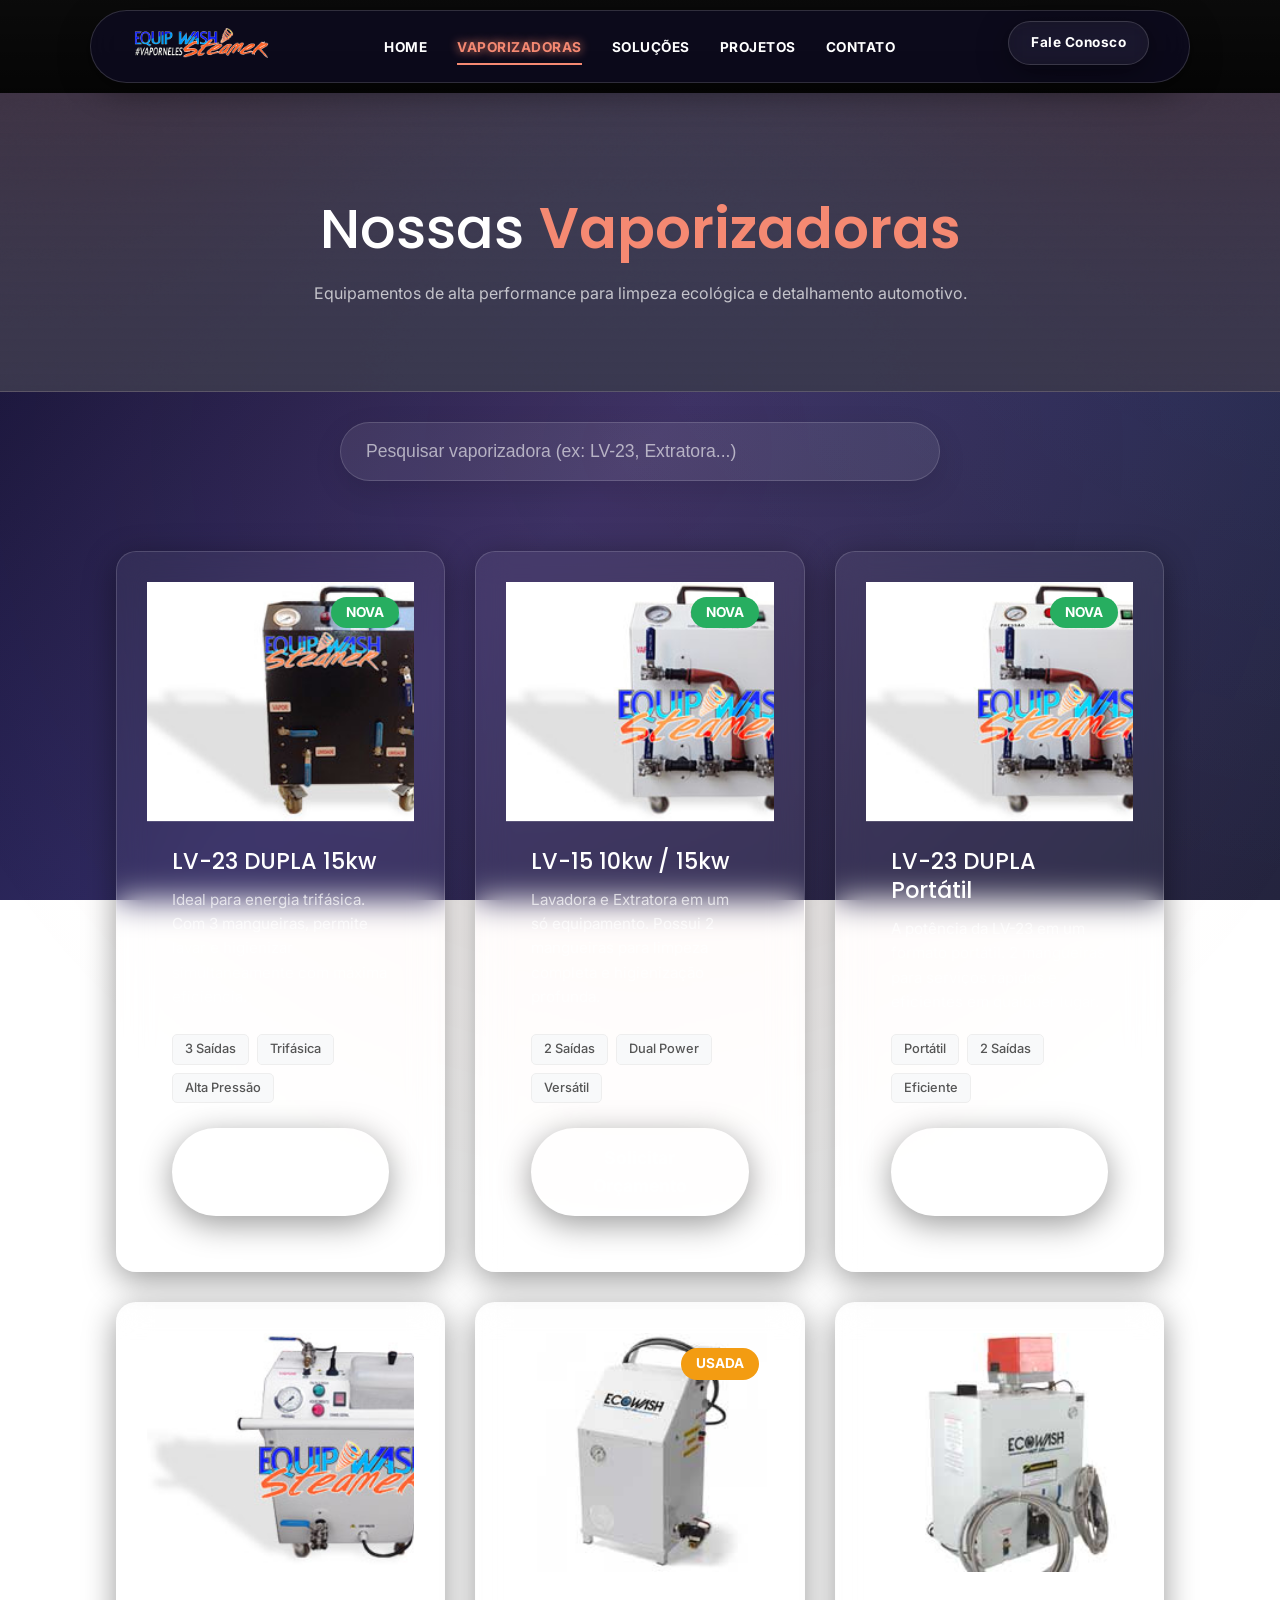
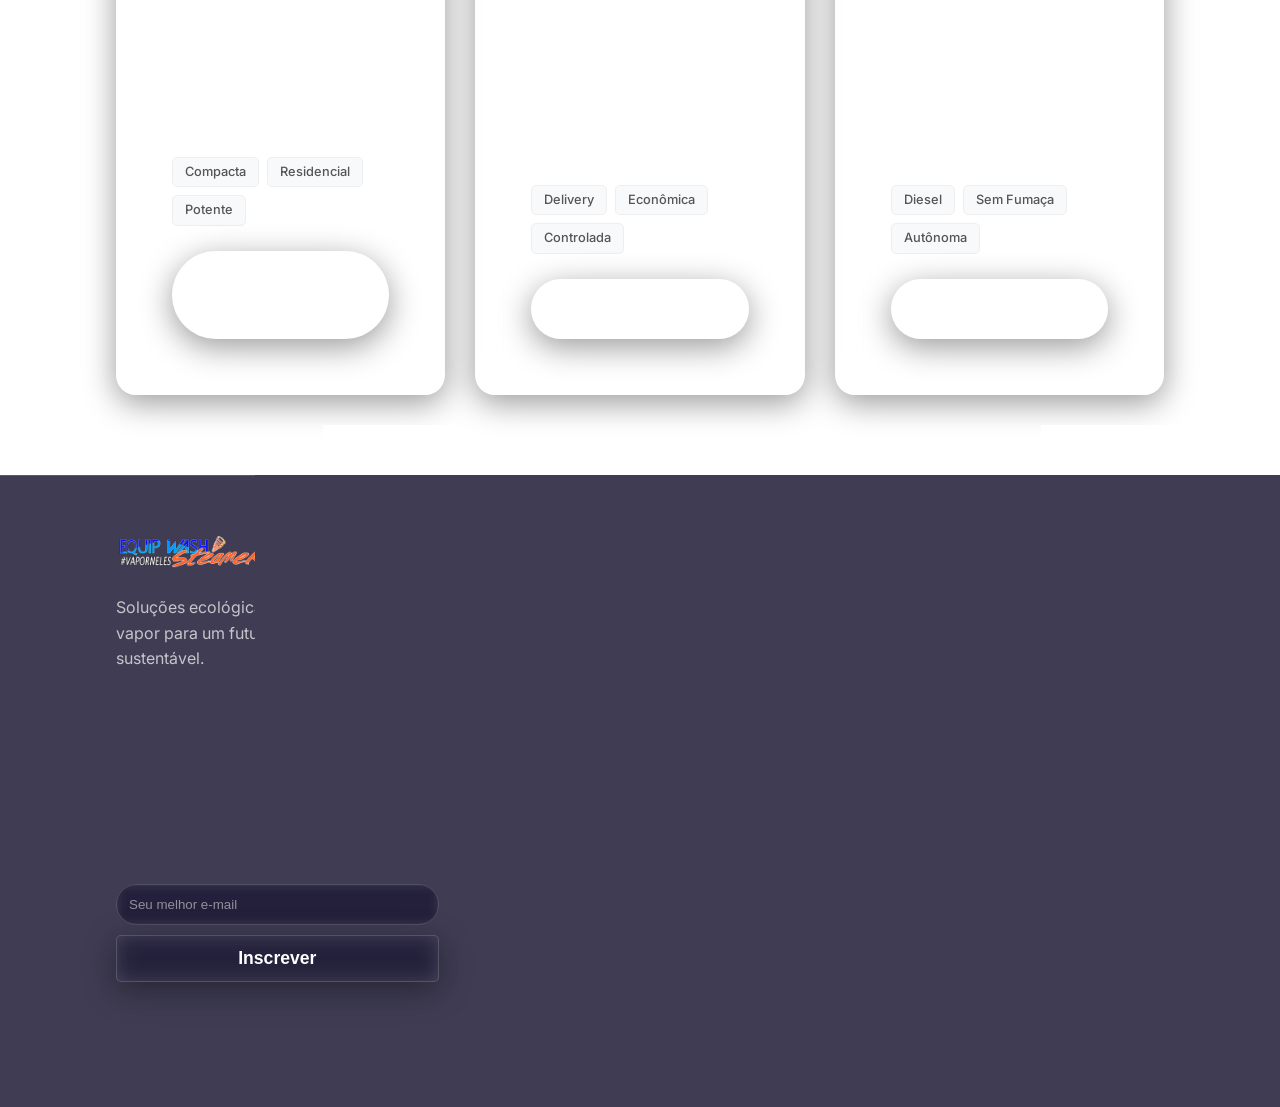
==== commit 15cbac8f: "feat(ui): add liquid glass design system with glassmorphism effects - Replace old Google Fonts with " ====
--- a/products.html
+++ b/products.html
@@ -5,16 +5,8 @@
     <meta name="viewport" content="width=device-width, initial-scale=1.0" />
     <title>Vaporizadoras | Equip Wash Steamer</title>
     <link href="css/style.css" rel="stylesheet" type="text/css" media="all" />
-    <link
-      href="https://fonts.googleapis.com/css?family=Droid+Sans:400,700"
-      rel="stylesheet"
-      type="text/css"
-    />
-    <link
-      href="https://fonts.googleapis.com/css?family=Roboto:400,500,700"
-      rel="stylesheet"
-      type="text/css"
-    />
+    <link href="css/liquid-glass.css" rel="stylesheet" type="text/css" media="all" />
+    <link href="https://fonts.googleapis.com/css2?family=Poppins:wght@300;400;500;600;700;800&family=Inter:wght@300;400;500;600;700&display=swap" rel="stylesheet" type="text/css" />
     <script type="text/javascript" src="js/jquery.min.js"></script>
   </head>
   <body style="scroll-behavior: smooth">
@@ -27,7 +19,12 @@
             /></a>
           </div>
           <nav class="cssmenu">
-            <ul>
+            <button class="menu-toggle" aria-label="Abrir Menu">
+              <span></span>
+              <span></span>
+              <span></span>
+            </button>
+            <ul class="nav-list">
               <li><a href="index.html">Home</a></li>
               <li class="active"><a href="products.html">Vaporizadoras</a></li>
               <li><a href="services.html">Soluções</a></li>
@@ -243,6 +240,23 @@
             $("#noResults").hide();
           }
         });
+
+        // Mobile Menu Toggle
+        const menuToggle = document.querySelector(".menu-toggle");
+        const navList = document.querySelector(".nav-list");
+
+        menuToggle.addEventListener("click", function() {
+          menuToggle.classList.toggle("active");
+          navList.classList.toggle("active");
+        });
+
+        // Close menu when a link is clicked
+        document.querySelectorAll(".nav-list a").forEach(link => {
+          link.addEventListener("click", () => {
+            menuToggle.classList.remove("active");
+            navList.classList.remove("active");
+          });
+        });
       });
     </script>
   </body>
--- a/css/style.css
+++ b/css/style.css
@@ -274,12 +274,82 @@
   transform: scale(1.05);
 }
 
-.cssmenu ul {
+.cssmenu .nav-list {
   display: flex;
   list-style: none;
   gap: 30px;
   margin: 0;
   padding: 0;
+}
+
+/* Menu Toggle Button (Hamburger) */
+.menu-toggle {
+  display: none;
+  flex-direction: column;
+  justify-content: space-between;
+  width: 30px;
+  height: 21px;
+  background: transparent;
+  border: none;
+  cursor: pointer;
+  padding: 0;
+  z-index: 2001;
+}
+
+.menu-toggle span {
+  width: 100%;
+  height: 3px;
+  background-color: #ffffff;
+  border-radius: 10px;
+  transition: all 0.3s ease;
+}
+
+/* Mobile Styles */
+@media (max-width: 991px) {
+  .header-top {
+    padding: 10px 20px;
+    width: 90%;
+    border-radius: 30px;
+  }
+
+  .menu-toggle {
+    display: flex;
+  }
+
+  .cssmenu .nav-list {
+    position: fixed;
+    top: 0;
+    right: -100%;
+    width: 250px;
+    height: 100vh;
+    background: rgba(0, 0, 0, 0.95);
+    backdrop-filter: blur(10px);
+    flex-direction: column;
+    justify-content: center;
+    align-items: center;
+    gap: 20px;
+    transition: all 0.4s ease;
+    z-index: 2000;
+  }
+
+  .cssmenu .nav-list.active {
+    right: 0;
+  }
+
+  .header-cta {
+    display: none; /* Hide CTA in mobile top bar, can be added to menu if needed */
+  }
+
+  /* Hamburger Animation */
+  .menu-toggle.active span:nth-child(1) {
+    transform: translateY(9px) rotate(45deg);
+  }
+  .menu-toggle.active span:nth-child(2) {
+    opacity: 0;
+  }
+  .menu-toggle.active span:nth-child(3) {
+    transform: translateY(-9px) rotate(-45deg);
+  }
 }
 
 .cssmenu a {
@@ -689,6 +759,116 @@
   text-align: center;
 }
 
+/* ========================================
+   SERVICES PAGE
+   ======================================== */
+
+.services-grid {
+  display: grid;
+  grid-template-columns: repeat(auto-fill, minmax(350px, 1fr));
+  gap: 40px;
+  margin-bottom: 80px;
+}
+
+.service-card {
+  background: #fff;
+  border-radius: 20px;
+  overflow: hidden;
+  box-shadow: 0 15px 35px rgba(0,0,0,0.05);
+  transition: all 0.4s cubic-bezier(0.175, 0.885, 0.32, 1.275);
+  border: 1px solid #f0f0f0;
+}
+
+.service-card:hover {
+  transform: translateY(-15px);
+  box-shadow: 0 25px 50px rgba(245, 137, 114, 0.15);
+  border-color: #f58972;
+}
+
+.service-image {
+  height: 250px;
+  overflow: hidden;
+}
+
+.service-image img {
+  width: 100%;
+  height: 100%;
+  object-fit: cover;
+  transition: transform 0.6s ease;
+}
+
+.service-card:hover .service-image img {
+  transform: scale(1.15);
+}
+
+.service-info {
+  padding: 30px;
+  text-align: center;
+}
+
+.service-info h3 {
+  font-size: 1.6em;
+  color: #333;
+  margin-bottom: 15px;
+  font-weight: 700;
+}
+
+.service-info p {
+  color: #666;
+  line-height: 1.7;
+  font-size: 1em;
+  margin: 0;
+}
+
+.cta-section {
+  background: #f9fafb;
+  padding: 80px 40px;
+  border-radius: 30px;
+  text-align: center;
+  margin-top: 40px;
+  border: 1px solid #edf2f7;
+}
+
+.cta-content h2 {
+  font-size: 2.5em;
+  color: #333;
+  margin-bottom: 20px;
+}
+
+.cta-content p {
+  font-size: 1.2em;
+  color: #666;
+  margin-bottom: 40px;
+  max-width: 600px;
+  margin-left: auto;
+  margin-right: auto;
+}
+
+.cta-content .btn {
+  padding: 18px 45px;
+  font-size: 1.2em;
+}
+
+@media (max-width: 768px) {
+  .product-hero h1 {
+    font-size: 2.5em;
+  }
+  
+  .services-grid {
+    grid-template-columns: 1fr;
+    gap: 30px;
+  }
+  
+  .cta-section {
+    padding: 50px 20px;
+  }
+  
+  .cta-content h2 {
+    font-size: 1.8em;
+  }
+}
+
+
 
 .main {
 	padding: 60px 0;
--- a/css/liquid-glass.css
+++ b/css/liquid-glass.css
@@ -0,0 +1,327 @@
+/* ==========================================================================
+   LIQUID GLASS (VIDRO LÍQUIDO) - DESIGN SYSTEM OVERRIDE
+   ========================================================================== */
+
+:root {
+  --glass-bg: rgba(255, 255, 255, 0.05);
+  --glass-bg-hover: rgba(255, 255, 255, 0.12);
+  --glass-border: rgba(255, 255, 255, 0.15);
+  --glass-blur: blur(16px);
+  --glass-shadow: 0 8px 32px 0 rgba(0, 0, 0, 0.4);
+  --glass-glow: 0 0 20px rgba(245, 137, 114, 0.5);
+  --neon-accent: #f58972;
+  --neon-gradient: linear-gradient(135deg, #f58972, #ff4b2b);
+  --text-primary: #ffffff;
+  --text-secondary: rgba(255, 255, 255, 0.7);
+  --bg-gradient: linear-gradient(135deg, #0f0c29, #302b63, #24243e);
+}
+
+body {
+  background: var(--bg-gradient);
+  background-attachment: fixed;
+  color: var(--text-primary);
+  font-family: 'Inter', sans-serif;
+}
+
+h1, h2, h3, h4, h5, h6 {
+  font-family: 'Poppins', sans-serif;
+  color: var(--text-primary) !important;
+}
+
+p {
+  color: var(--text-secondary);
+}
+
+/* Base Glassmorphism Utility */
+.glass-panel {
+  background: var(--glass-bg);
+  backdrop-filter: var(--glass-blur);
+  -webkit-backdrop-filter: var(--glass-blur);
+  border: 1px solid var(--glass-border);
+  box-shadow: var(--glass-shadow);
+  border-radius: 20px;
+  transition: all 0.4s ease-in-out;
+}
+
+/* Sections overrides to remove solid colors */
+.features-section,
+.testimonials-section,
+.about-section,
+.applications-section,
+.main,
+.intro-section {
+  background-color: transparent !important;
+  background: transparent !important;
+}
+
+/* Header & Navbar */
+.header-top {
+  background: rgba(15, 12, 41, 0.6) !important;
+  backdrop-filter: var(--glass-blur) !important;
+  -webkit-backdrop-filter: var(--glass-blur) !important;
+  border: 1px solid var(--glass-border) !important;
+  box-shadow: var(--glass-shadow) !important;
+}
+
+.header-top:hover {
+  box-shadow: var(--glass-glow) !important;
+  border-color: rgba(245, 137, 114, 0.3) !important;
+}
+
+.cssmenu a {
+  color: var(--text-primary) !important;
+}
+
+.cssmenu a:hover,
+.cssmenu li.active a {
+  color: var(--neon-accent) !important;
+  text-shadow: 0 0 10px var(--neon-accent) !important;
+}
+
+/* Buttons */
+.btn-primary, .btn-secondary {
+  background: rgba(255, 255, 255, 0.05) !important;
+  backdrop-filter: blur(10px) !important;
+  -webkit-backdrop-filter: blur(10px) !important;
+  border: 1px solid var(--glass-border) !important;
+  color: var(--text-primary) !important;
+  box-shadow: var(--glass-shadow) !important;
+  position: relative;
+  overflow: hidden;
+}
+
+.btn-primary::before, .btn-secondary::before {
+  content: '';
+  position: absolute;
+  top: 0; left: -100%;
+  width: 100%; height: 100%;
+  background: linear-gradient(90deg, transparent, rgba(255,255,255,0.2), transparent);
+  transition: all 0.5s ease;
+}
+
+.btn-primary:hover::before, .btn-secondary:hover::before {
+  left: 100%;
+}
+
+.btn-primary:hover {
+  background: var(--neon-gradient) !important;
+  box-shadow: var(--glass-glow) !important;
+  border-color: transparent !important;
+  transform: translateY(-3px) scale(1.05) !important;
+}
+
+.btn-secondary:hover {
+  background: rgba(255, 255, 255, 0.15) !important;
+  box-shadow: 0 0 15px rgba(255,255,255,0.3) !important;
+  transform: translateY(-3px) scale(1.05) !important;
+}
+
+/* Cards & Carousel Items */
+.carousel-item-content, 
+.about-card, 
+.feature-item, 
+.product-card,
+.testimonial,
+.service-card {
+  background: var(--glass-bg) !important;
+  backdrop-filter: var(--glass-blur) !important;
+  -webkit-backdrop-filter: var(--glass-blur) !important;
+  border: 1px solid var(--glass-border) !important;
+  box-shadow: var(--glass-shadow) !important;
+  border-radius: 20px !important;
+  padding: 30px !important;
+  transition: all 0.4s ease-in-out !important;
+  color: var(--text-primary) !important;
+}
+
+.carousel-item-content:hover, 
+.about-card:hover, 
+.feature-item:hover, 
+.product-card:hover,
+.service-card:hover,
+.testimonial:hover {
+  background: var(--glass-bg-hover) !important;
+  transform: translateY(-8px) scale(1.03) !important;
+  box-shadow: 0 15px 45px 0 rgba(0, 0, 0, 0.5), inset 0 0 15px rgba(255,255,255,0.1) !important;
+  border-color: rgba(255, 255, 255, 0.3) !important;
+}
+
+.product-card h3, .product-card h2,
+.feature-item h3,
+.about-card h2,
+.carousel-item-content h2 a,
+.service-card h3 {
+  color: var(--text-primary) !important;
+}
+
+.carousel-item-content p span,
+.feature-item p,
+.about-card p,
+.testimonial p,
+.product-card p,
+.service-card p {
+  color: var(--text-secondary) !important;
+}
+
+/* Fix tabs section */
+.resp-tabs-list li {
+  background: rgba(255, 255, 255, 0.05) !important;
+  border: 1px solid var(--glass-border) !important;
+  color: var(--text-primary) !important;
+  backdrop-filter: blur(5px) !important;
+  border-radius: 10px 10px 0 0 !important;
+}
+
+.resp-tabs-list li.resp-tab-active {
+  background: rgba(255, 255, 255, 0.15) !important;
+  border-bottom: none !important;
+  box-shadow: 0 -5px 15px rgba(0,0,0,0.2) !important;
+}
+
+.resp-tabs-container {
+  background: var(--glass-bg) !important;
+  backdrop-filter: var(--glass-blur) !important;
+  border: 1px solid var(--glass-border) !important;
+  border-radius: 0 20px 20px 20px !important;
+  box-shadow: var(--glass-shadow) !important;
+  color: var(--text-secondary) !important;
+}
+
+.tab-text h3 {
+  color: var(--neon-accent) !important;
+  text-shadow: 0 0 10px rgba(245, 137, 114, 0.3) !important;
+}
+
+/* Footer */
+.footer {
+  background: rgba(15, 12, 41, 0.8) !important;
+  backdrop-filter: var(--glass-blur) !important;
+  border-top: 1px solid var(--glass-border) !important;
+  color: var(--text-primary) !important;
+}
+
+.footer-col h4, .footer-bottom p {
+  color: var(--text-primary) !important;
+}
+
+.footer-col p, .footer-col ul li a {
+  color: var(--text-secondary) !important;
+}
+
+.footer-col ul li a:hover {
+  color: var(--neon-accent) !important;
+  text-shadow: 0 0 8px var(--neon-accent) !important;
+}
+
+.newsletter-form input {
+  background: rgba(255, 255, 255, 0.05) !important;
+  border: 1px solid var(--glass-border) !important;
+  color: var(--text-primary) !important;
+  border-radius: 50px !important;
+  backdrop-filter: blur(5px) !important;
+}
+
+.newsletter-form input::placeholder {
+  color: rgba(255, 255, 255, 0.5) !important;
+}
+
+.newsletter-form input:focus {
+  background: rgba(255, 255, 255, 0.1) !important;
+  border-color: var(--neon-accent) !important;
+  box-shadow: 0 0 15px rgba(245, 137, 114, 0.3) !important;
+}
+
+/* Titles */
+.section-title {
+  color: var(--text-primary) !important;
+  text-shadow: 0 2px 10px rgba(0,0,0,0.5) !important;
+}
+
+.section-title .accent-text {
+  color: var(--neon-accent) !important;
+  text-shadow: 0 0 15px rgba(245, 137, 114, 0.4) !important;
+}
+
+/* Images & Icons */
+.feature-item img, .carousel-icon {
+  filter: drop-shadow(0 0 8px rgba(255,255,255,0.4)) !important;
+}
+
+/* Search Container */
+.search-container input {
+  background: rgba(255, 255, 255, 0.08) !important;
+  backdrop-filter: var(--glass-blur) !important;
+  border: 1px solid var(--glass-border) !important;
+  color: var(--text-primary) !important;
+}
+.search-container input::placeholder {
+  color: rgba(255, 255, 255, 0.6) !important;
+}
+.search-container input:focus {
+  background: rgba(255, 255, 255, 0.12) !important;
+  box-shadow: 0 0 20px rgba(255,255,255,0.2) !important;
+}
+
+/* Product Hero */
+.product-hero {
+  background: linear-gradient(rgba(15, 12, 41, 0.8), rgba(36, 36, 62, 0.9)), url(../images/bg.jpg) no-repeat center center !important;
+  background-size: cover !important;
+  border-bottom: 1px solid var(--glass-border) !important;
+}
+
+/* Login Box */
+#loginBox {
+  background: rgba(15, 12, 41, 0.85) !important;
+  backdrop-filter: var(--glass-blur) !important;
+  border: 1px solid var(--glass-border) !important;
+  box-shadow: var(--glass-shadow) !important;
+}
+#loginForm input[type="email"],
+#loginForm input[type="text"] {
+  background: rgba(255,255,255,0.05) !important;
+  border: 1px solid var(--glass-border) !important;
+  color: #fff !important;
+}
+
+/* Ensure smooth scrolling and clean selection */
+::selection {
+  background: var(--neon-accent);
+  color: #fff;
+}
+
+/* Animated background element for extra depth */
+body::before {
+  content: '';
+  position: fixed;
+  top: -50%;
+  left: -50%;
+  width: 200%;
+  height: 200%;
+  background: radial-gradient(circle at 50% 50%, rgba(245, 137, 114, 0.08) 0%, transparent 50%),
+              radial-gradient(circle at 80% 20%, rgba(0, 255, 255, 0.05) 0%, transparent 40%);
+  z-index: -1;
+  pointer-events: none;
+  animation: bg-shift 20s infinite linear alternate;
+}
+
+@keyframes bg-shift {
+  0% { transform: rotate(0deg); }
+  100% { transform: rotate(360deg); }
+}
+
+/* Remove white backgrounds from product cards */
+.product-card {
+  background: var(--glass-bg) !important;
+}
+.product-card .product-image {
+  border-bottom: 1px solid var(--glass-border) !important;
+}
+.product-card .product-content {
+  background: transparent !important;
+}
+
+/* Banner content adjustments */
+.banner-content h1,
+.banner-content p {
+  color: var(--text-primary) !important;
+}
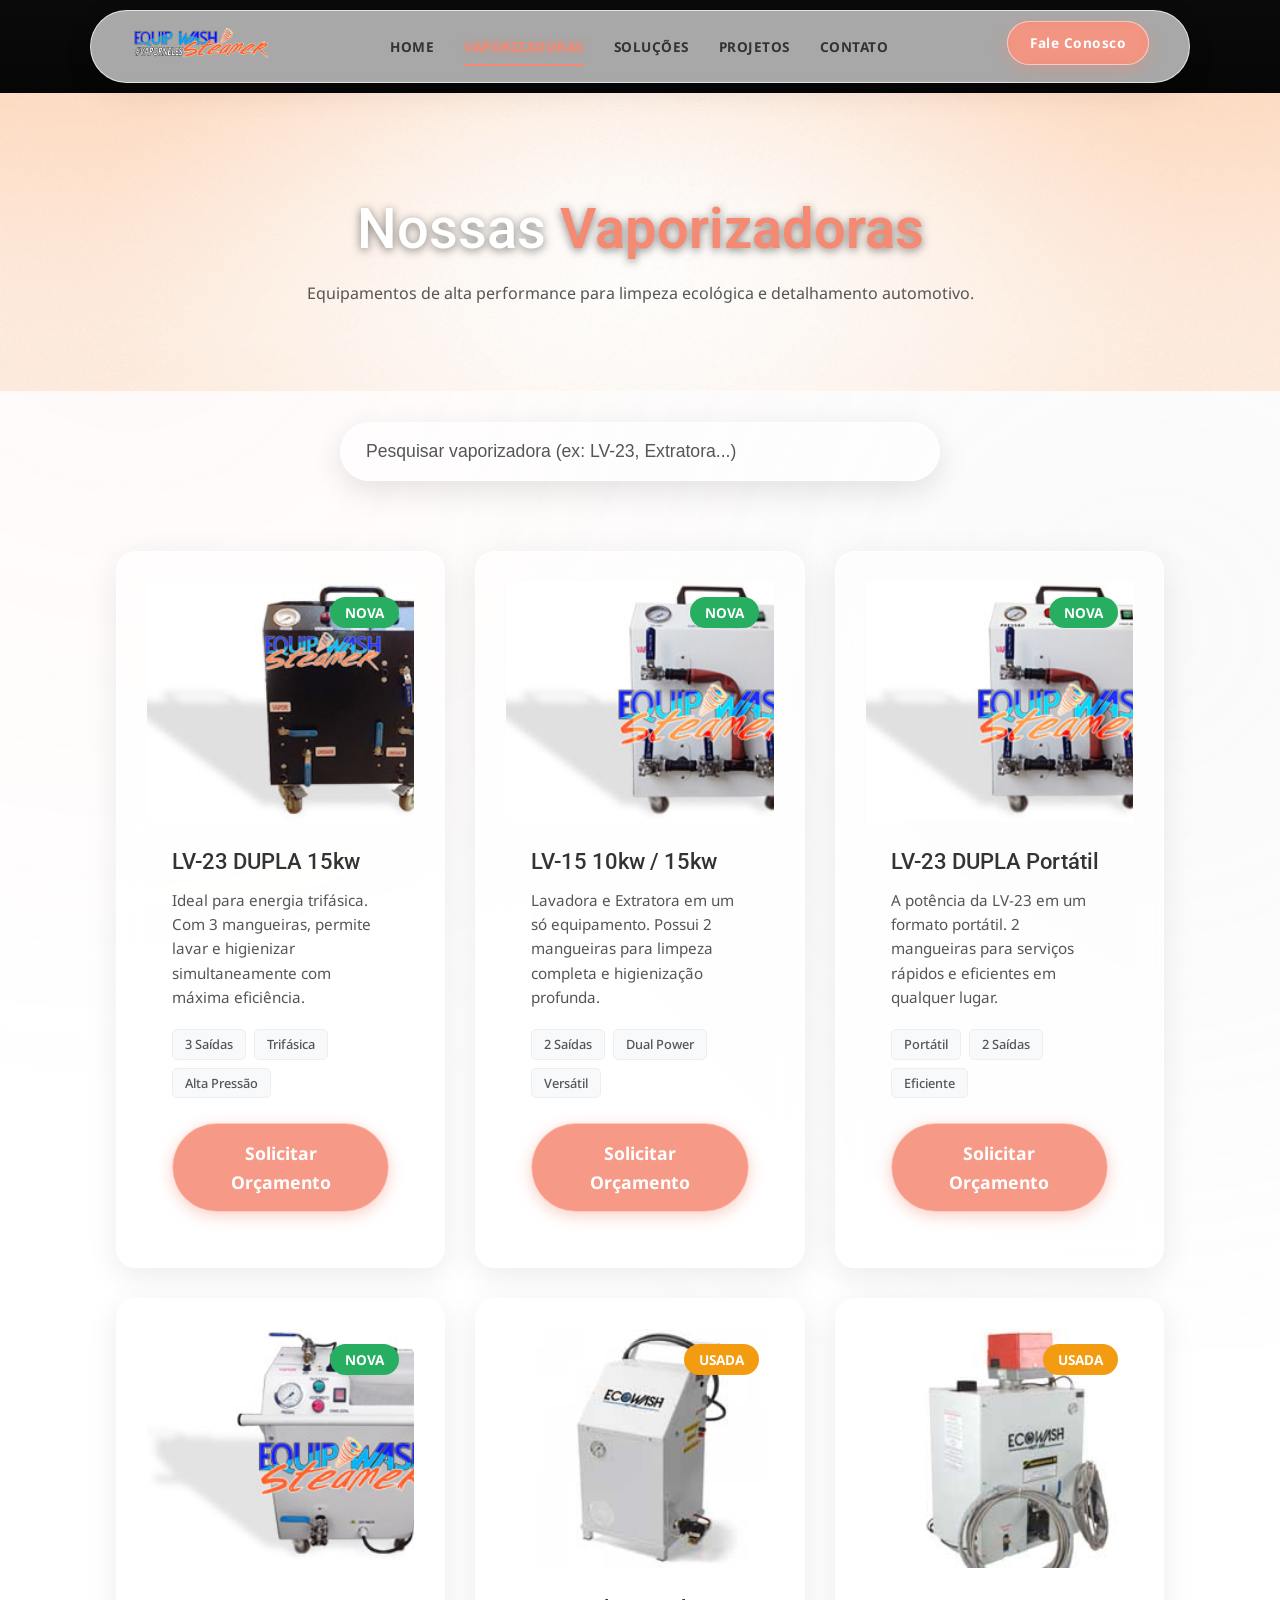
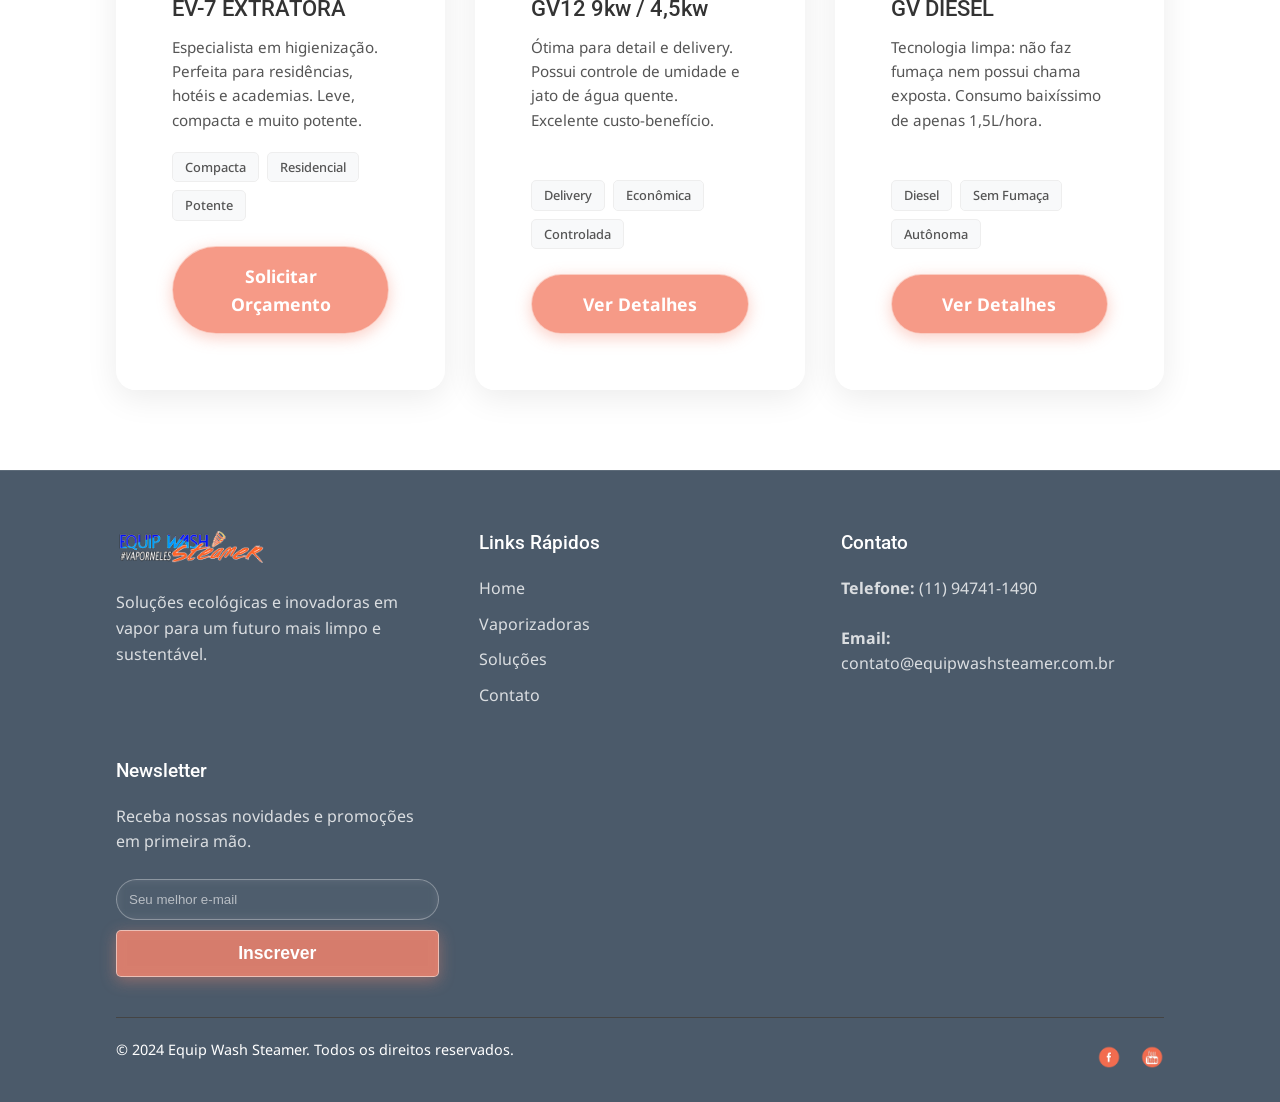
==== commit 974a1607: "style(ui): replace fonts and update glass theme to preserve brand colors - Replace Poppins/Inter wit" ====
--- a/products.html
+++ b/products.html
@@ -6,7 +6,16 @@
     <title>Vaporizadoras | Equip Wash Steamer</title>
     <link href="css/style.css" rel="stylesheet" type="text/css" media="all" />
     <link href="css/liquid-glass.css" rel="stylesheet" type="text/css" media="all" />
-    <link href="https://fonts.googleapis.com/css2?family=Poppins:wght@300;400;500;600;700;800&family=Inter:wght@300;400;500;600;700&display=swap" rel="stylesheet" type="text/css" />
+    <link
+      href="https://fonts.googleapis.com/css?family=Droid+Sans:400,700"
+      rel="stylesheet"
+      type="text/css"
+    />
+    <link
+      href="https://fonts.googleapis.com/css?family=Roboto:400,500,700"
+      rel="stylesheet"
+      type="text/css"
+    />
     <script type="text/javascript" src="js/jquery.min.js"></script>
   </head>
   <body style="scroll-behavior: smooth">
--- a/css/liquid-glass.css
+++ b/css/liquid-glass.css
@@ -1,31 +1,36 @@
 /* ==========================================================================
-   LIQUID GLASS (VIDRO LÍQUIDO) - DESIGN SYSTEM OVERRIDE
+   LIQUID GLASS (VIDRO LÍQUIDO) - DESIGN SYSTEM OVERRIDE (PRESERVING ORIGINAL COLORS)
    ========================================================================== */
 
 :root {
-  --glass-bg: rgba(255, 255, 255, 0.05);
-  --glass-bg-hover: rgba(255, 255, 255, 0.12);
-  --glass-border: rgba(255, 255, 255, 0.15);
-  --glass-blur: blur(16px);
-  --glass-shadow: 0 8px 32px 0 rgba(0, 0, 0, 0.4);
-  --glass-glow: 0 0 20px rgba(245, 137, 114, 0.5);
-  --neon-accent: #f58972;
-  --neon-gradient: linear-gradient(135deg, #f58972, #ff4b2b);
-  --text-primary: #ffffff;
-  --text-secondary: rgba(255, 255, 255, 0.7);
-  --bg-gradient: linear-gradient(135deg, #0f0c29, #302b63, #24243e);
-}
-
+  /* Glass Variables */
+  --glass-bg: rgba(255, 255, 255, 0.6);
+  --glass-bg-hover: rgba(255, 255, 255, 0.85);
+  --glass-border: rgba(255, 255, 255, 0.7);
+  --glass-blur: blur(12px);
+  --glass-shadow: 0 8px 32px 0 rgba(0, 0, 0, 0.08);
+  
+  /* Original Project Colors */
+  --brand-accent: #f58972;
+  --brand-accent-hover: #e86c55;
+  --brand-accent-glow: rgba(245, 137, 114, 0.4);
+  --text-primary: #333333;
+  --text-secondary: #555555;
+  --text-light: #ffffff;
+  
+  /* Base Backgrounds */
+  --bg-light: #ffffff;
+  --bg-gray: #f9f9f9;
+}
+
+/* Original Typography & Colors */
 body {
-  background: var(--bg-gradient);
-  background-attachment: fixed;
+  background-color: var(--bg-light);
+  color: var(--text-secondary);
+}
+
+h1, h2, h3, h4, h5, h6 {
   color: var(--text-primary);
-  font-family: 'Inter', sans-serif;
-}
-
-h1, h2, h3, h4, h5, h6 {
-  font-family: 'Poppins', sans-serif;
-  color: var(--text-primary) !important;
 }
 
 p {
@@ -43,7 +48,8 @@
   transition: all 0.4s ease-in-out;
 }
 
-/* Sections overrides to remove solid colors */
+/* Ensure sections have transparent or pseudo-transparent backgrounds 
+   so the subtle animated blobs can be seen beneath the glass */
 .features-section,
 .testimonials-section,
 .about-section,
@@ -52,11 +58,13 @@
 .intro-section {
   background-color: transparent !important;
   background: transparent !important;
+  position: relative;
+  z-index: 1;
 }
 
 /* Header & Navbar */
 .header-top {
-  background: rgba(15, 12, 41, 0.6) !important;
+  background: rgba(255, 255, 255, 0.65) !important;
   backdrop-filter: var(--glass-blur) !important;
   -webkit-backdrop-filter: var(--glass-blur) !important;
   border: 1px solid var(--glass-border) !important;
@@ -64,7 +72,7 @@
 }
 
 .header-top:hover {
-  box-shadow: var(--glass-glow) !important;
+  box-shadow: 0 10px 40px var(--brand-accent-glow) !important;
   border-color: rgba(245, 137, 114, 0.3) !important;
 }
 
@@ -74,17 +82,28 @@
 
 .cssmenu a:hover,
 .cssmenu li.active a {
-  color: var(--neon-accent) !important;
-  text-shadow: 0 0 10px var(--neon-accent) !important;
+  color: var(--brand-accent) !important;
+  text-shadow: 0 0 10px var(--brand-accent-glow) !important;
 }
 
 /* Buttons */
-.btn-primary, .btn-secondary {
-  background: rgba(255, 255, 255, 0.05) !important;
-  backdrop-filter: blur(10px) !important;
-  -webkit-backdrop-filter: blur(10px) !important;
-  border: 1px solid var(--glass-border) !important;
-  color: var(--text-primary) !important;
+.btn-primary {
+  background: rgba(245, 137, 114, 0.85) !important; /* #f58972 with opacity */
+  backdrop-filter: blur(5px) !important;
+  -webkit-backdrop-filter: blur(5px) !important;
+  border: 1px solid rgba(255, 255, 255, 0.5) !important;
+  color: var(--text-light) !important;
+  box-shadow: 0 4px 15px var(--brand-accent-glow) !important;
+  position: relative;
+  overflow: hidden;
+}
+
+.btn-secondary {
+  background: rgba(255, 255, 255, 0.2) !important;
+  backdrop-filter: blur(5px) !important;
+  -webkit-backdrop-filter: blur(5px) !important;
+  border: 1px solid rgba(255, 255, 255, 0.6) !important;
+  color: var(--text-light) !important;
   box-shadow: var(--glass-shadow) !important;
   position: relative;
   overflow: hidden;
@@ -95,7 +114,7 @@
   position: absolute;
   top: 0; left: -100%;
   width: 100%; height: 100%;
-  background: linear-gradient(90deg, transparent, rgba(255,255,255,0.2), transparent);
+  background: linear-gradient(90deg, transparent, rgba(255,255,255,0.4), transparent);
   transition: all 0.5s ease;
 }
 
@@ -104,15 +123,15 @@
 }
 
 .btn-primary:hover {
-  background: var(--neon-gradient) !important;
-  box-shadow: var(--glass-glow) !important;
-  border-color: transparent !important;
+  background: var(--brand-accent-hover) !important;
+  box-shadow: 0 8px 25px var(--brand-accent-glow) !important;
   transform: translateY(-3px) scale(1.05) !important;
 }
 
 .btn-secondary:hover {
-  background: rgba(255, 255, 255, 0.15) !important;
-  box-shadow: 0 0 15px rgba(255,255,255,0.3) !important;
+  background: rgba(255, 255, 255, 0.4) !important;
+  color: var(--text-primary) !important;
+  box-shadow: 0 8px 25px rgba(255,255,255,0.5) !important;
   transform: translateY(-3px) scale(1.05) !important;
 }
 
@@ -131,7 +150,6 @@
   border-radius: 20px !important;
   padding: 30px !important;
   transition: all 0.4s ease-in-out !important;
-  color: var(--text-primary) !important;
 }
 
 .carousel-item-content:hover, 
@@ -142,8 +160,8 @@
 .testimonial:hover {
   background: var(--glass-bg-hover) !important;
   transform: translateY(-8px) scale(1.03) !important;
-  box-shadow: 0 15px 45px 0 rgba(0, 0, 0, 0.5), inset 0 0 15px rgba(255,255,255,0.1) !important;
-  border-color: rgba(255, 255, 255, 0.3) !important;
+  box-shadow: 0 15px 35px 0 rgba(0, 0, 0, 0.1), inset 0 0 15px rgba(255,255,255,0.5) !important;
+  border-color: rgba(255, 255, 255, 0.9) !important;
 }
 
 .product-card h3, .product-card h2,
@@ -163,19 +181,20 @@
   color: var(--text-secondary) !important;
 }
 
-/* Fix tabs section */
+/* Tabs section */
 .resp-tabs-list li {
-  background: rgba(255, 255, 255, 0.05) !important;
-  border: 1px solid var(--glass-border) !important;
-  color: var(--text-primary) !important;
+  background: rgba(255, 255, 255, 0.4) !important;
+  border: 1px solid var(--glass-border) !important;
+  color: var(--text-secondary) !important;
   backdrop-filter: blur(5px) !important;
   border-radius: 10px 10px 0 0 !important;
 }
 
 .resp-tabs-list li.resp-tab-active {
-  background: rgba(255, 255, 255, 0.15) !important;
+  background: rgba(255, 255, 255, 0.8) !important;
   border-bottom: none !important;
-  box-shadow: 0 -5px 15px rgba(0,0,0,0.2) !important;
+  color: var(--brand-accent) !important;
+  box-shadow: 0 -5px 15px rgba(0,0,0,0.05) !important;
 }
 
 .resp-tabs-container {
@@ -188,108 +207,102 @@
 }
 
 .tab-text h3 {
-  color: var(--neon-accent) !important;
-  text-shadow: 0 0 10px rgba(245, 137, 114, 0.3) !important;
+  color: var(--brand-accent) !important;
 }
 
 /* Footer */
 .footer {
-  background: rgba(15, 12, 41, 0.8) !important;
-  backdrop-filter: var(--glass-blur) !important;
-  border-top: 1px solid var(--glass-border) !important;
-  color: var(--text-primary) !important;
+  background: rgba(44, 62, 80, 0.85) !important; /* Using a darker shade from the original loginBox style */
+  backdrop-filter: var(--glass-blur) !important;
+  border-top: 1px solid rgba(255, 255, 255, 0.1) !important;
+  color: var(--text-light) !important;
 }
 
 .footer-col h4, .footer-bottom p {
-  color: var(--text-primary) !important;
+  color: var(--text-light) !important;
 }
 
 .footer-col p, .footer-col ul li a {
-  color: var(--text-secondary) !important;
+  color: rgba(255, 255, 255, 0.8) !important;
 }
 
 .footer-col ul li a:hover {
-  color: var(--neon-accent) !important;
-  text-shadow: 0 0 8px var(--neon-accent) !important;
+  color: var(--brand-accent) !important;
+  text-shadow: 0 0 8px var(--brand-accent-glow) !important;
 }
 
 .newsletter-form input {
-  background: rgba(255, 255, 255, 0.05) !important;
-  border: 1px solid var(--glass-border) !important;
-  color: var(--text-primary) !important;
+  background: rgba(255, 255, 255, 0.15) !important;
+  border: 1px solid rgba(255, 255, 255, 0.3) !important;
+  color: var(--text-light) !important;
   border-radius: 50px !important;
   backdrop-filter: blur(5px) !important;
 }
 
 .newsletter-form input::placeholder {
-  color: rgba(255, 255, 255, 0.5) !important;
+  color: rgba(255, 255, 255, 0.6) !important;
 }
 
 .newsletter-form input:focus {
-  background: rgba(255, 255, 255, 0.1) !important;
-  border-color: var(--neon-accent) !important;
-  box-shadow: 0 0 15px rgba(245, 137, 114, 0.3) !important;
+  background: rgba(255, 255, 255, 0.25) !important;
+  border-color: var(--brand-accent) !important;
+  box-shadow: 0 0 15px var(--brand-accent-glow) !important;
 }
 
 /* Titles */
 .section-title {
   color: var(--text-primary) !important;
-  text-shadow: 0 2px 10px rgba(0,0,0,0.5) !important;
 }
 
 .section-title .accent-text {
-  color: var(--neon-accent) !important;
-  text-shadow: 0 0 15px rgba(245, 137, 114, 0.4) !important;
-}
-
-/* Images & Icons */
-.feature-item img, .carousel-icon {
-  filter: drop-shadow(0 0 8px rgba(255,255,255,0.4)) !important;
+  color: var(--brand-accent) !important;
+  text-shadow: 0 0 10px var(--brand-accent-glow) !important;
 }
 
 /* Search Container */
 .search-container input {
-  background: rgba(255, 255, 255, 0.08) !important;
+  background: rgba(255, 255, 255, 0.6) !important;
   backdrop-filter: var(--glass-blur) !important;
   border: 1px solid var(--glass-border) !important;
   color: var(--text-primary) !important;
 }
 .search-container input::placeholder {
-  color: rgba(255, 255, 255, 0.6) !important;
+  color: var(--text-secondary) !important;
 }
 .search-container input:focus {
-  background: rgba(255, 255, 255, 0.12) !important;
-  box-shadow: 0 0 20px rgba(255,255,255,0.2) !important;
+  background: rgba(255, 255, 255, 0.9) !important;
+  box-shadow: 0 0 20px rgba(255,255,255,0.5), 0 0 10px var(--brand-accent-glow) !important;
 }
 
 /* Product Hero */
 .product-hero {
-  background: linear-gradient(rgba(15, 12, 41, 0.8), rgba(36, 36, 62, 0.9)), url(../images/bg.jpg) no-repeat center center !important;
+  background: linear-gradient(rgba(255, 255, 255, 0.2), rgba(255, 255, 255, 0.2)), url(../images/bg.jpg) no-repeat center center !important;
   background-size: cover !important;
   border-bottom: 1px solid var(--glass-border) !important;
 }
+.product-hero h1 {
+  color: var(--text-light) !important;
+  text-shadow: 0 2px 10px rgba(0,0,0,0.5);
+}
 
 /* Login Box */
 #loginBox {
-  background: rgba(15, 12, 41, 0.85) !important;
-  backdrop-filter: var(--glass-blur) !important;
-  border: 1px solid var(--glass-border) !important;
-  box-shadow: var(--glass-shadow) !important;
+  background: rgba(255, 255, 255, 0.85) !important;
+  backdrop-filter: var(--glass-blur) !important;
+  border: 1px solid var(--glass-border) !important;
+  box-shadow: var(--glass-shadow) !important;
+}
+#loginForm label {
+  color: var(--text-primary) !important;
 }
 #loginForm input[type="email"],
 #loginForm input[type="text"] {
-  background: rgba(255,255,255,0.05) !important;
-  border: 1px solid var(--glass-border) !important;
-  color: #fff !important;
-}
-
-/* Ensure smooth scrolling and clean selection */
-::selection {
-  background: var(--neon-accent);
-  color: #fff;
-}
-
-/* Animated background element for extra depth */
+  background: rgba(255,255,255,0.6) !important;
+  border: 1px solid rgba(0,0,0,0.1) !important;
+  color: var(--text-primary) !important;
+}
+
+/* Animated subtle ambient background using original brand colors */
 body::before {
   content: '';
   position: fixed;
@@ -297,19 +310,19 @@
   left: -50%;
   width: 200%;
   height: 200%;
-  background: radial-gradient(circle at 50% 50%, rgba(245, 137, 114, 0.08) 0%, transparent 50%),
-              radial-gradient(circle at 80% 20%, rgba(0, 255, 255, 0.05) 0%, transparent 40%);
+  background: radial-gradient(circle at 30% 40%, rgba(245, 137, 114, 0.05) 0%, transparent 40%),
+              radial-gradient(circle at 70% 60%, rgba(200, 200, 200, 0.1) 0%, transparent 40%);
   z-index: -1;
   pointer-events: none;
   animation: bg-shift 20s infinite linear alternate;
 }
 
 @keyframes bg-shift {
-  0% { transform: rotate(0deg); }
-  100% { transform: rotate(360deg); }
-}
-
-/* Remove white backgrounds from product cards */
+  0% { transform: rotate(0deg) scale(1); }
+  100% { transform: rotate(180deg) scale(1.1); }
+}
+
+/* Fix product cards inside */
 .product-card {
   background: var(--glass-bg) !important;
 }
@@ -320,8 +333,13 @@
   background: transparent !important;
 }
 
-/* Banner content adjustments */
+/* Banner content text */
 .banner-content h1,
 .banner-content p {
-  color: var(--text-primary) !important;
-}
+  color: var(--text-light) !important;
+}
+
+/* Accent text inside intro */
+.intro-content .accent-text {
+  color: var(--brand-accent) !important;
+}
